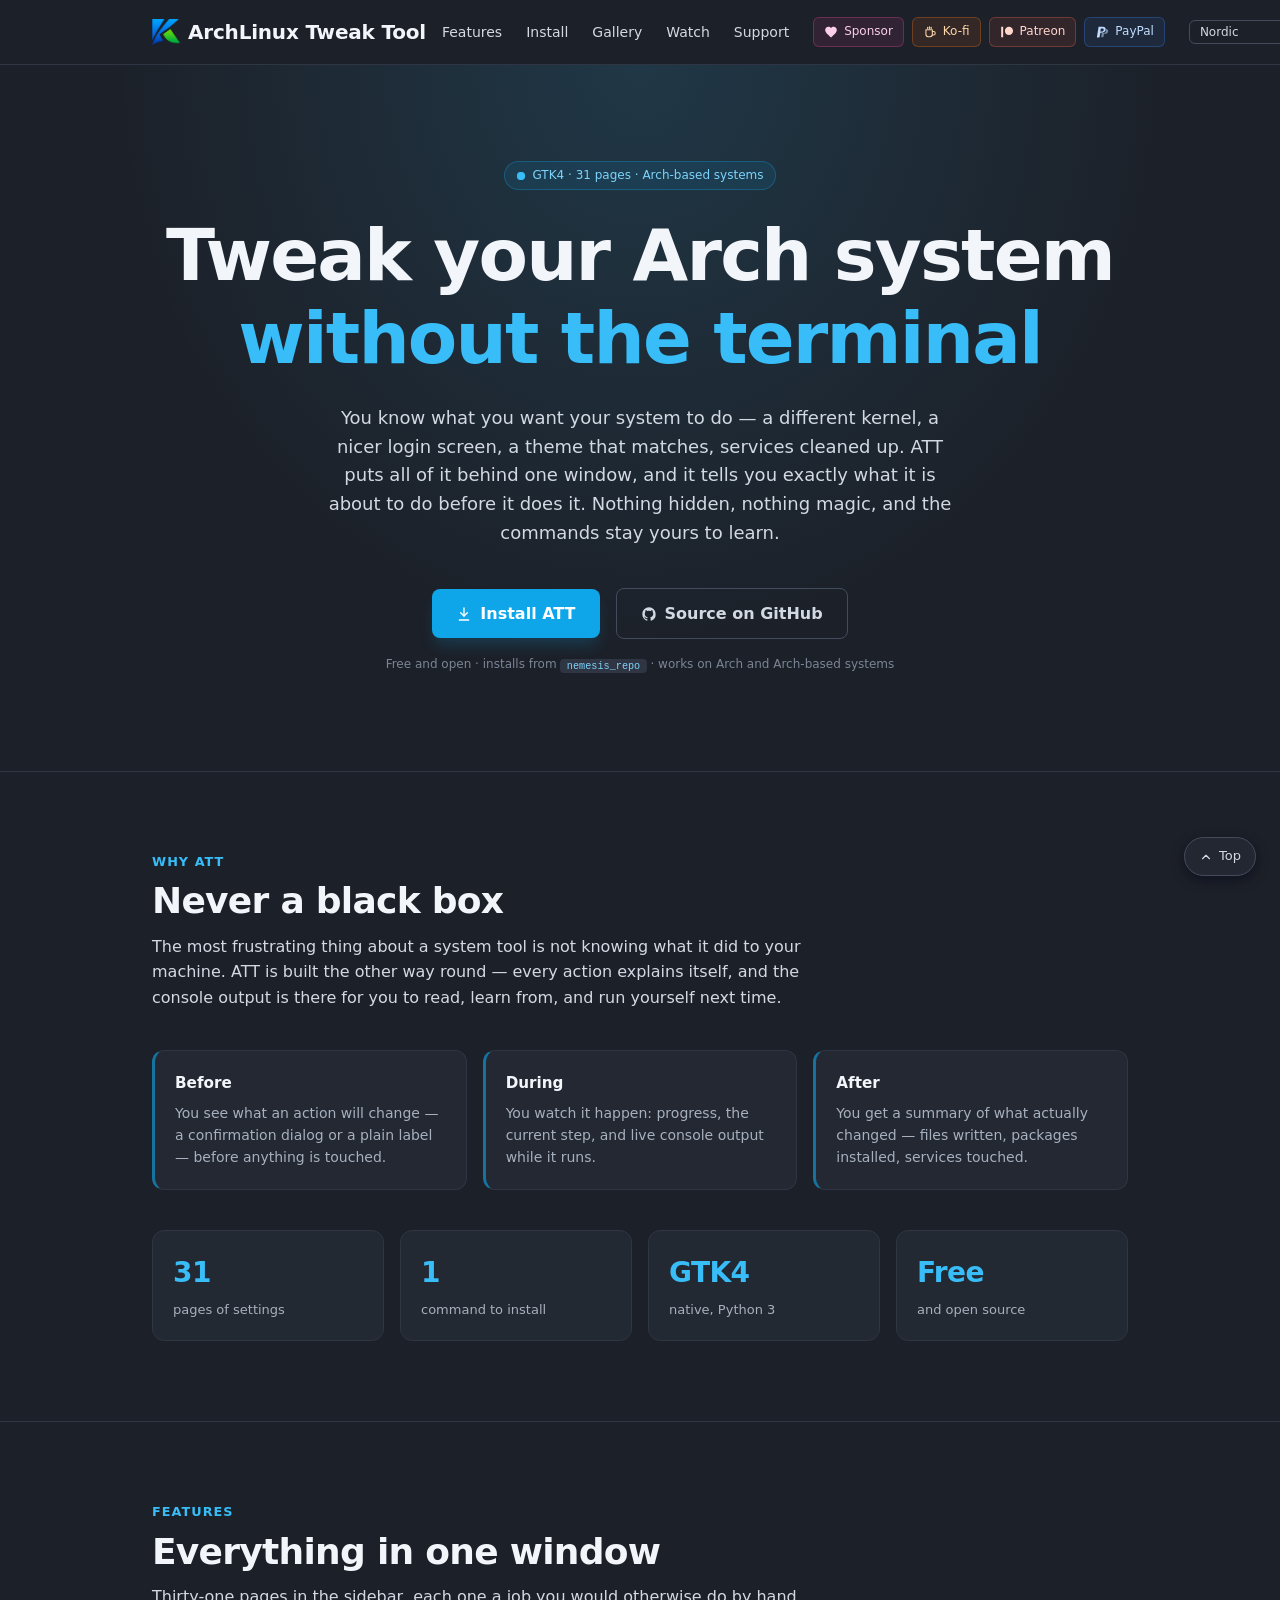
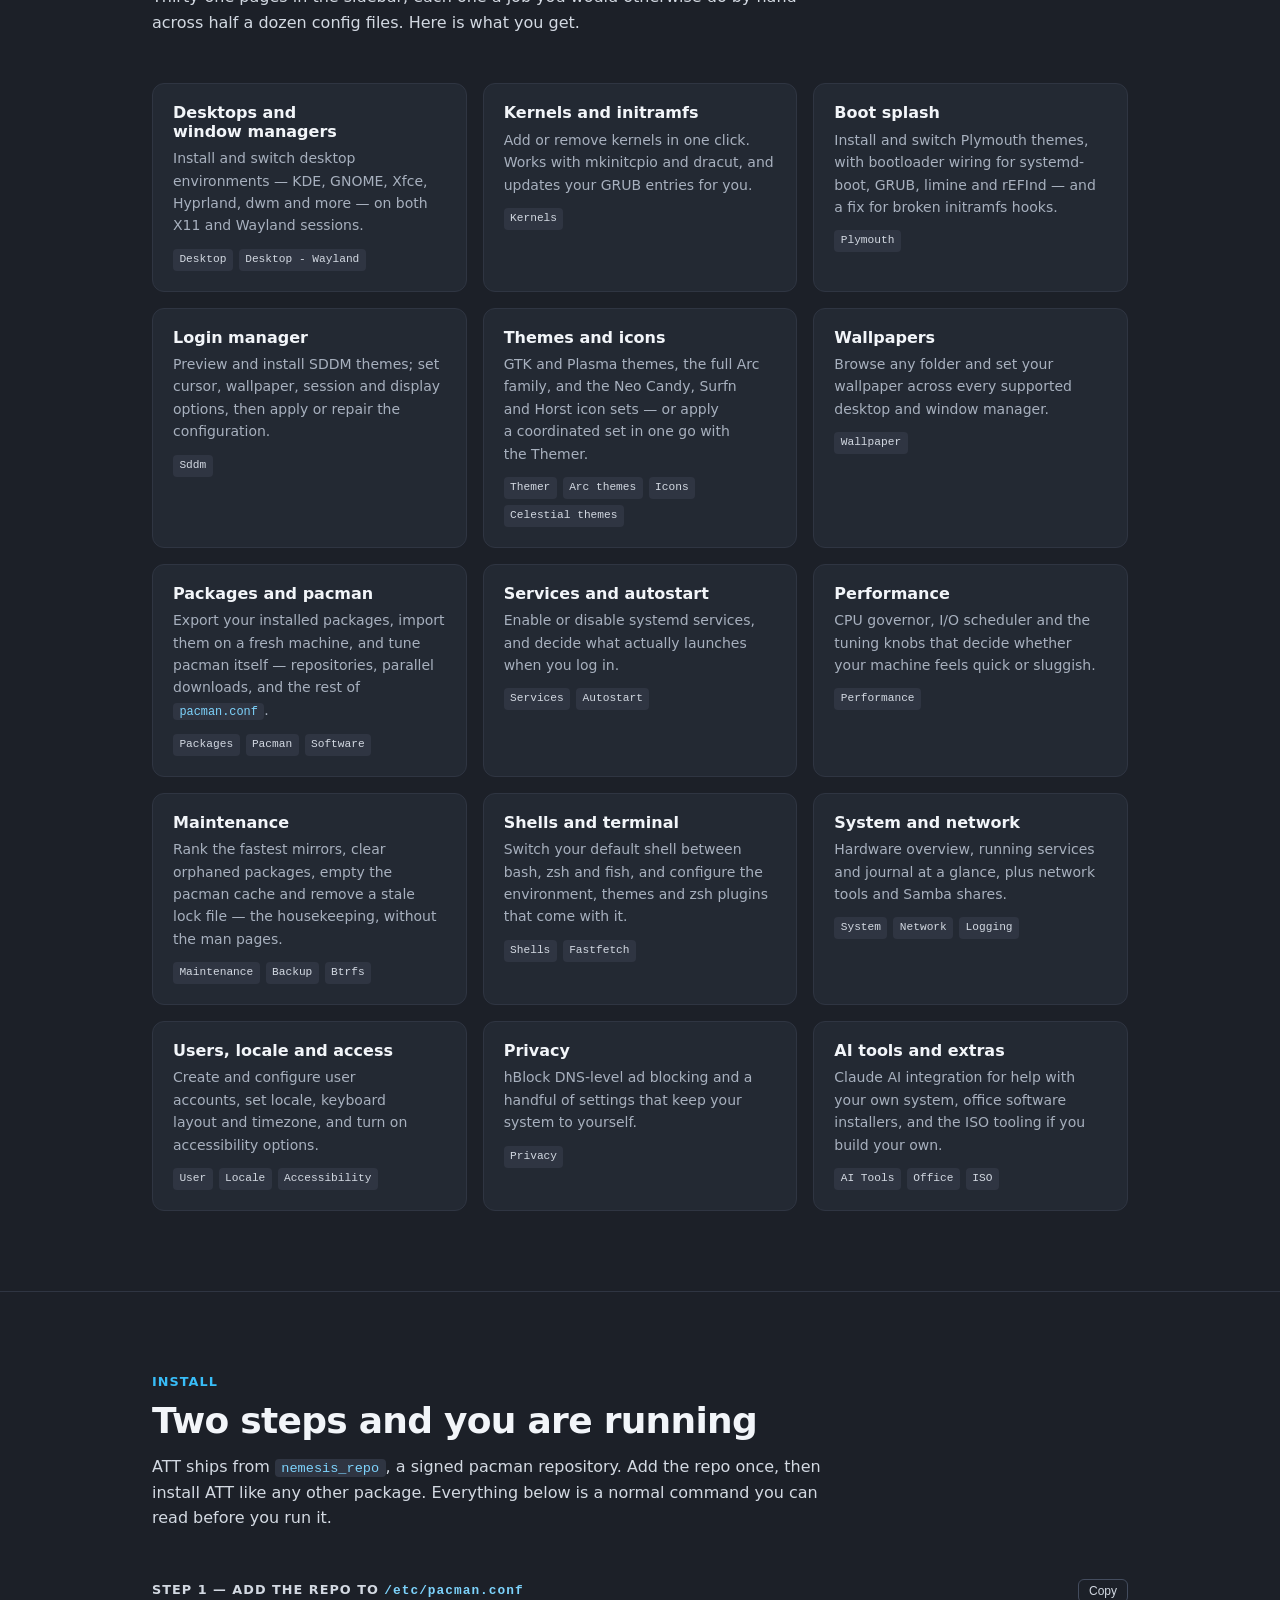
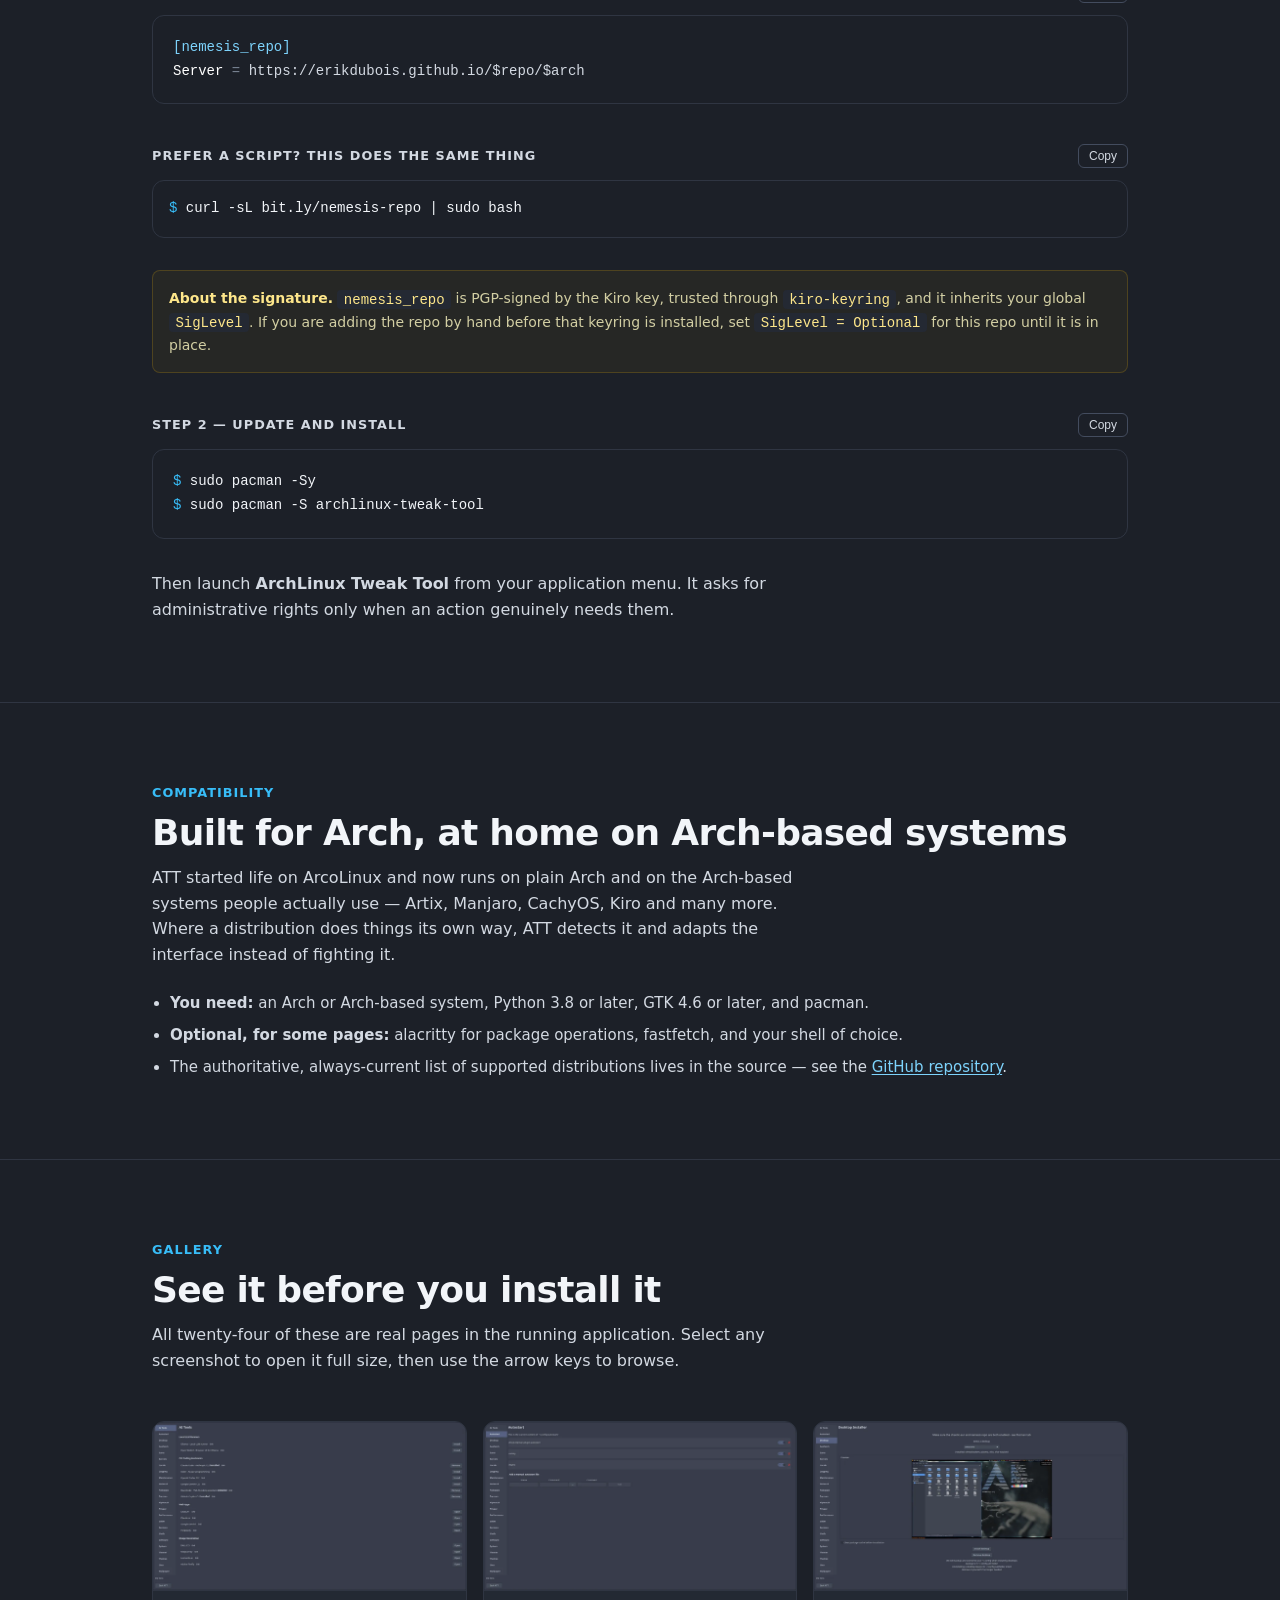
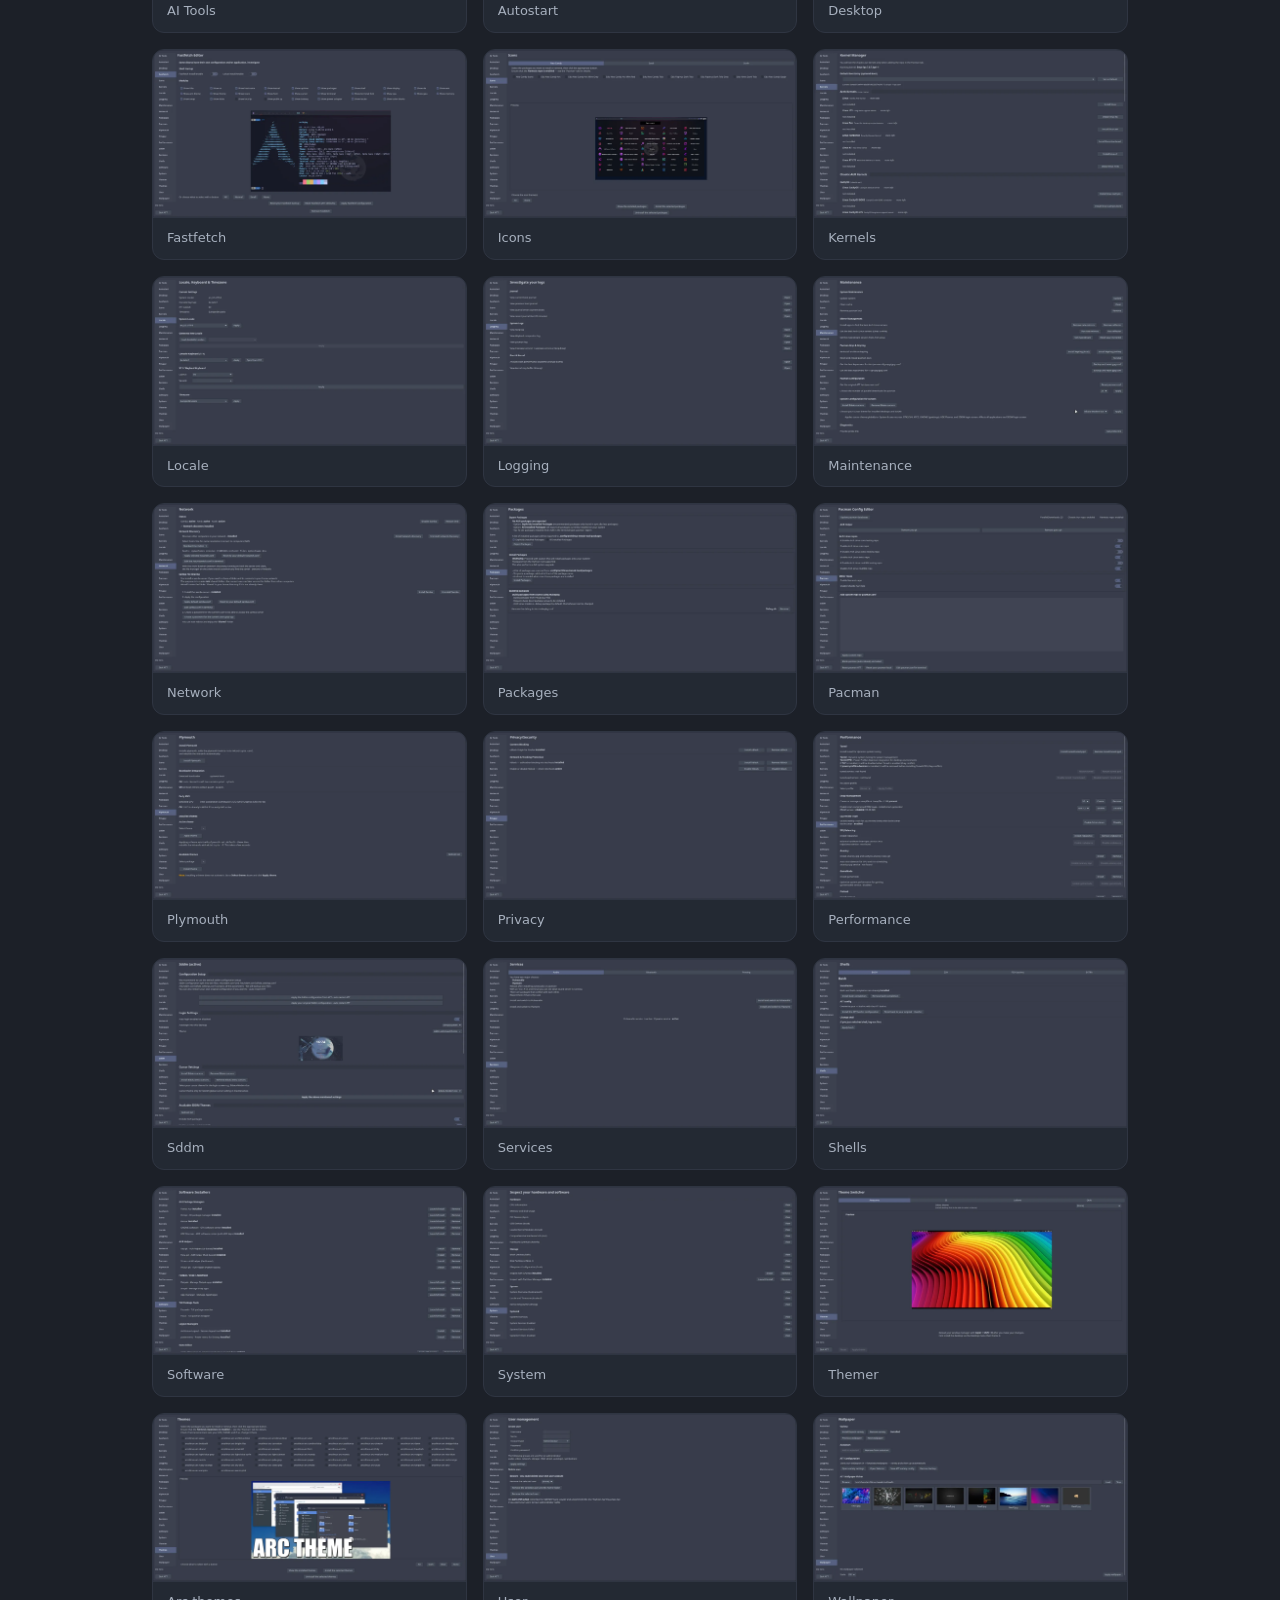
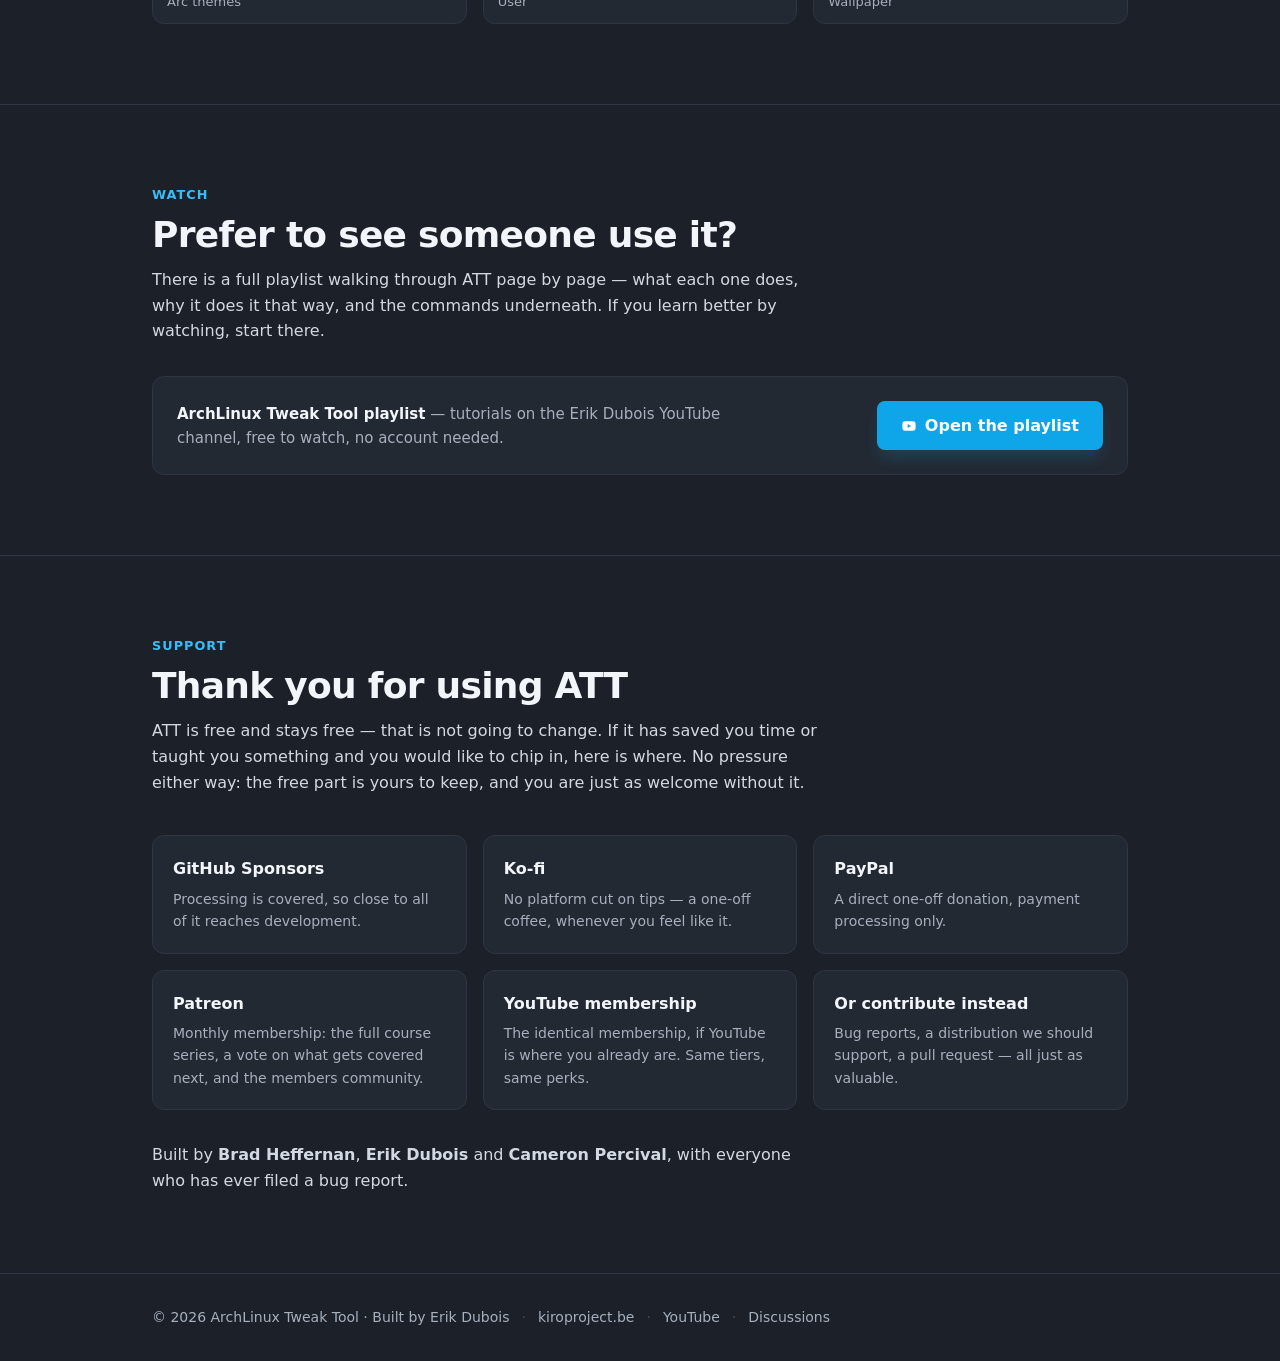
==== docs/index.html @ 8f264eaf "Add project website, served from docs/ on GitHub Pages ATT had no site of its own, only a card on th" ====
<!doctype html>
<html lang="en">
  <head>
    <meta charset="utf-8" />
    <meta name="viewport" content="width=device-width, initial-scale=1" />
    <title>ArchLinux Tweak Tool &mdash; tweak your Arch system without the terminal</title>
    <meta name="description" content="ArchLinux Tweak Tool (ATT) is a GTK4 application for Arch-based systems: 31 pages covering desktops, kernels, Plymouth, SDDM, themes, packages, services, performance and maintenance. Free, open, and never a black box." />
    <meta name="theme-color" content="#242933" />
    <link rel="canonical" href="https://kirodubes.github.io/archlinux-tweak-tool/" />

    <!-- Favicons (shared Kiro branding) -->
    <link rel="icon" href="assets/branding/favicon.ico" sizes="any" />
    <link rel="icon" type="image/png" sizes="32x32" href="assets/branding/favicon-32.png" />
    <link rel="icon" type="image/png" sizes="192x192" href="assets/branding/favicon-192.png" />
    <link rel="apple-touch-icon" href="assets/branding/apple-touch-icon.png" />

    <!-- Open Graph / Twitter Card -->
    <meta property="og:type" content="website" />
    <meta property="og:url" content="https://kirodubes.github.io/archlinux-tweak-tool/" />
    <meta property="og:title" content="ArchLinux Tweak Tool — tweak your Arch system without the terminal" />
    <meta property="og:description" content="A GTK4 tool for Arch-based systems: desktops, kernels, Plymouth, SDDM, themes, packages, services and maintenance in one place." />
    <meta property="og:image" content="https://kirodubes.github.io/archlinux-tweak-tool/assets/screenshots/att21.webp" />
    <meta name="twitter:card" content="summary_large_image" />
    <meta name="twitter:title" content="ArchLinux Tweak Tool — tweak your Arch system without the terminal" />
    <meta name="twitter:description" content="A GTK4 tool for Arch-based systems, by Erik Dubois." />
    <meta name="twitter:image" content="https://kirodubes.github.io/archlinux-tweak-tool/assets/screenshots/att21.webp" />

    <!-- ============================================================
         Accent palette — visitor-switchable (mirrors kiro-website).
         Boots before paint so the chosen colour never flashes.
         The CSS tokens (--accent-200..500) live in css/style.css.
         ============================================================ -->
    <script>
      const DEFAULT_ACCENT = 'sky';

      // RGB triplets (space-separated) — required by rgb(... / <alpha>) usage.
      const PALETTES = {
        sky:     { 200: '186 230 253', 300: '125 211 252', 400: '56 189 248',  500: '14 165 233' },
        gold:    { 200: '253 230 138', 300: '252 211 77',  400: '251 191 36',  500: '245 158 11' },
        emerald: { 200: '167 243 208', 300: '110 231 183', 400: '52 211 153',  500: '16 185 129' },
        violet:  { 200: '221 214 254', 300: '196 181 253', 400: '167 139 250', 500: '139 92 246' },
        rose:    { 200: '254 205 211', 300: '253 164 175', 400: '251 113 133', 500: '244 63 94'  },
      };

      function applyAccent(name) {
        const p = PALETTES[name];
        if (!p) return;
        for (const [k, v] of Object.entries(p)) {
          document.documentElement.style.setProperty(`--accent-${k}`, v);
        }
        try { localStorage.setItem('att-accent', name); } catch (e) { /* private mode */ }
        document.querySelectorAll('[data-accent]').forEach(btn => {
          btn.setAttribute('aria-pressed', btn.dataset.accent === name ? 'true' : 'false');
        });
      }

      const saved = (() => { try { return localStorage.getItem('att-accent'); } catch (e) { return null; } })();
      applyAccent(saved && PALETTES[saved] ? saved : DEFAULT_ACCENT);

      // Base theme — the surface palette, independent of the accent above.
      // 'slate' is the house look; the others are defined in css/att.css.
      const THEMES = ['nordic', 'slate', 'carbon', 'ember', 'sepia', 'paper'];
      // Light grounds share one set of component overrides in css/att.css,
      // keyed off data-mode rather than each theme name.
      const LIGHT_THEMES = ['paper', 'sepia'];
      const DEFAULT_THEME = 'nordic';

      function applyTheme(name) {
        if (!THEMES.includes(name)) return;
        document.documentElement.setAttribute('data-theme', name);
        document.documentElement.setAttribute('data-mode', LIGHT_THEMES.includes(name) ? 'light' : 'dark');
        try { localStorage.setItem('att-theme', name); } catch (e) { /* private mode */ }
        const select = document.getElementById('theme-select');
        if (select) select.value = name;
      }

      const savedTheme = (() => { try { return localStorage.getItem('att-theme'); } catch (e) { return null; } })();
      applyTheme(THEMES.includes(savedTheme) ? savedTheme : DEFAULT_THEME);

      document.addEventListener('DOMContentLoaded', () => {
        const select = document.getElementById('theme-select');
        select.value = document.documentElement.getAttribute('data-theme');
        select.addEventListener('change', e => applyTheme(e.target.value));
      });

      // Click delegation — accent swatches and copy buttons in one pass.
      document.addEventListener('click', async e => {
        const accentBtn = e.target.closest('[data-accent]');
        if (accentBtn) { applyAccent(accentBtn.dataset.accent); return; }

        const copyBtn = e.target.closest('[data-copy]');
        if (copyBtn) {
          try {
            await navigator.clipboard.writeText(copyBtn.dataset.copy);
            const original = copyBtn.textContent;
            copyBtn.textContent = 'Copied!';
            setTimeout(() => { copyBtn.textContent = original; }, 1500);
          } catch (err) {
            console.error('Clipboard write failed:', err);
          }
        }
      });
    </script>

    <link rel="stylesheet" href="css/style.css" />
    <link rel="stylesheet" href="css/att.css" />
  </head>

  <body>
    <a href="#main-content" class="skip-link">Skip to content</a>

    <!-- ── Header ───────────────────────────────────────────────── -->
    <header class="site-header" id="top">
      <div class="container header-bar">
        <a href="#top" class="brand" aria-label="ArchLinux Tweak Tool home">
          <img src="assets/branding/logo.png" alt="" width="28" height="28" />
          <span>ArchLinux Tweak Tool</span>
        </a>
        <div class="header-right">
          <nav class="nav" aria-label="Primary">
            <a href="#features">Features</a>
            <a href="#install">Install</a>
            <a href="#gallery">Gallery</a>
            <a href="#watch">Watch</a>
            <a href="#support">Support</a>
          </nav>

          <div class="support" aria-label="Support Erik Dubois">
            <a href="https://github.com/sponsors/erikdubois" target="_blank" rel="noopener noreferrer"
               class="pill pill-sponsor" aria-label="Sponsor on GitHub">
              <svg viewBox="0 0 24 24" fill="currentColor" aria-hidden="true"><path d="M12 21.35l-1.45-1.32C5.4 15.36 2 12.28 2 8.5 2 5.42 4.42 3 7.5 3c1.74 0 3.41.81 4.5 2.09C13.09 3.81 14.76 3 16.5 3 19.58 3 22 5.42 22 8.5c0 3.78-3.4 6.86-8.55 11.54L12 21.35z"/></svg>
              <span class="label">Sponsor</span>
            </a>
            <a href="https://ko-fi.com/erikdubois" target="_blank" rel="noopener noreferrer"
               class="pill pill-kofi" aria-label="Support on Ko-fi">
              <svg viewBox="0 0 24 24" fill="none" stroke="currentColor" stroke-width="1.8" stroke-linecap="round" stroke-linejoin="round" aria-hidden="true"><path d="M5 8h11v8a4 4 0 0 1-4 4H9a4 4 0 0 1-4-4V8z"/><path d="M16 11h2a3 3 0 0 1 0 6h-2"/><path d="M8 4v2"/><path d="M11 3v3"/><path d="M14 4v2"/></svg>
              <span class="label">Ko-fi</span>
            </a>
            <a href="https://www.patreon.com/c/kiroproject" target="_blank" rel="noopener noreferrer"
               class="pill pill-patreon" aria-label="Join on Patreon">
              <svg viewBox="0 0 24 24" fill="currentColor" aria-hidden="true"><path d="M15.4 3.2c-3.9 0-7 3.1-7 7s3.1 7 7 7 7-3.2 7-7-3.1-7-7-7zM2 20.8h3.4V3.2H2v17.6z"/></svg>
              <span class="label">Patreon</span>
            </a>
            <a href="https://www.paypal.me/erikdubois" target="_blank" rel="noopener noreferrer"
               class="pill pill-paypal" aria-label="Donate with PayPal">
              <svg viewBox="0 0 24 24" fill="currentColor" aria-hidden="true"><path d="M7.1 21.3H3.9c-.4 0-.7-.4-.6-.8L6.1 3.4c.1-.4.4-.6.8-.6h6.4c3.3 0 5.5 1.7 5 5-.5 3.6-3.2 5.4-6.8 5.4H9.2l-1.3 7.5c0 .3-.4.6-.8.6zm5.6-15.1H10L9.1 11h1.9c2 0 3.6-.8 3.9-2.6.2-1.6-.7-2.2-2.2-2.2z"/><path d="M18.9 8.5c.3 2.9-1.9 5.4-5.4 5.4h-1.7l-1.1 6.4c0 .3.2.6.5.6h2.6c.3 0 .6-.2.7-.6l.9-5.2h1.5c3 0 5.3-1.5 5.7-4.6.2-1.4-.4-2.4-1.4-3-.7-.4-1.5-.6-2.3-.6z" opacity=".55"/></svg>
              <span class="label">PayPal</span>
            </a>
          </div>

          <label class="theme-picker">
            <span class="visually-hidden">Theme</span>
            <select id="theme-select" class="theme-select" aria-label="Page theme">
              <option value="nordic">Nordic</option>
              <option value="slate">Slate</option>
              <option value="carbon">Carbon</option>
              <option value="ember">Ember</option>
              <option value="sepia">Sepia (light)</option>
              <option value="paper">Paper (light)</option>
            </select>
          </label>

          <div class="swatches" role="group" aria-label="Accent colour">
            <button class="swatch" data-accent="sky" aria-pressed="true" title="Sky" aria-label="Sky accent" style="background:#38bdf8"></button>
            <button class="swatch" data-accent="gold" aria-pressed="false" title="Gold" aria-label="Gold accent" style="background:#fbbf24"></button>
            <button class="swatch" data-accent="emerald" aria-pressed="false" title="Emerald" aria-label="Emerald accent" style="background:#34d399"></button>
            <button class="swatch" data-accent="violet" aria-pressed="false" title="Violet" aria-label="Violet accent" style="background:#a78bfa"></button>
            <button class="swatch" data-accent="rose" aria-pressed="false" title="Rose" aria-label="Rose accent" style="background:#fb7185"></button>
          </div>
        </div>
      </div>
    </header>

    <main id="main-content">
      <!-- ── Hero ───────────────────────────────────────────────── -->
      <section class="hero">
        <div class="hero-glow" aria-hidden="true"></div>
        <div class="container hero-inner">
          <a class="badge" href="#features">
            <span class="dot" aria-hidden="true"><span class="ping"></span><span class="core"></span></span>
            GTK4 &middot; 31 pages &middot; Arch-based systems
          </a>
          <h1>Tweak your Arch system<br /><span class="accent">without the terminal</span></h1>
          <p class="lead">
            You know what you want your system to do &mdash; a different kernel, a nicer login screen,
            a theme that matches, services cleaned up. ATT puts all of it behind one window, and it
            tells you exactly what it is about to do before it does it. Nothing hidden, nothing
            magic, and the commands stay yours to learn.
          </p>
          <div class="cta-row">
            <a href="#install" class="btn btn-primary">
              <svg viewBox="0 0 24 24" fill="none" stroke="currentColor" stroke-width="2" stroke-linecap="round" stroke-linejoin="round" aria-hidden="true"><path d="M12 3v12"/><path d="m7 10 5 5 5-5"/><path d="M5 21h14"/></svg>
              Install ATT
            </a>
            <a href="https://github.com/kirodubes/archlinux-tweak-tool" target="_blank" rel="noopener noreferrer" class="btn btn-secondary">
              <svg viewBox="0 0 24 24" fill="currentColor" aria-hidden="true"><path d="M12 2C6.48 2 2 6.58 2 12.25c0 4.53 2.87 8.37 6.84 9.73.5.09.68-.22.68-.49 0-.24-.01-.87-.01-1.71-2.78.62-3.37-1.37-3.37-1.37-.45-1.18-1.11-1.49-1.11-1.49-.91-.64.07-.63.07-.63 1 .07 1.53 1.06 1.53 1.06.89 1.570 2.34 1.12 2.91.86.09-.66.35-1.12.63-1.38-2.22-.26-4.56-1.14-4.56-5.05 0-1.12.39-2.03 1.03-2.75-.1-.26-.45-1.3.1-2.71 0 0 .84-.28 2.75 1.05a9.3 9.3 0 0 1 5 0c1.91-1.33 2.75-1.05 2.75-1.05.55 1.41.2 2.45.1 2.71.64.72 1.03 1.63 1.03 2.75 0 3.92-2.34 4.79-4.57 5.04.36.32.68.94.68 1.9 0 1.37-.01 2.47-.01 2.81 0 .27.18.59.69.49A10.05 10.05 0 0 0 22 12.25C22 6.58 17.52 2 12 2z"/></svg>
              Source on GitHub
            </a>
          </div>
          <p class="hero-foot">Free and open &middot; installs from <code class="chip">nemesis_repo</code> &middot; works on Arch and Arch-based systems</p>
        </div>
      </section>

      <!-- ── Why ATT ────────────────────────────────────────────── -->
      <section id="why" class="section">
        <div class="container section-inner">
          <p class="eyebrow">Why ATT</p>
          <h2>Never a black box</h2>
          <p class="lead">
            The most frustrating thing about a system tool is not knowing what it did to your
            machine. ATT is built the other way round &mdash; every action explains itself, and the
            console output is there for you to read, learn from, and run yourself next time.
          </p>

          <ul class="promise">
            <li>
              <b>Before</b>
              <span>You see what an action will change &mdash; a confirmation dialog or a plain label &mdash; before anything is touched.</span>
            </li>
            <li>
              <b>During</b>
              <span>You watch it happen: progress, the current step, and live console output while it runs.</span>
            </li>
            <li>
              <b>After</b>
              <span>You get a summary of what actually changed &mdash; files written, packages installed, services touched.</span>
            </li>
          </ul>

          <div class="stat-row">
            <div class="stat"><span class="value">31</span><span class="label">pages of settings</span></div>
            <div class="stat"><span class="value">1</span><span class="label">command to install</span></div>
            <div class="stat"><span class="value">GTK4</span><span class="label">native, Python 3</span></div>
            <div class="stat"><span class="value">Free</span><span class="label">and open source</span></div>
          </div>
        </div>
      </section>

      <!-- ── Features ───────────────────────────────────────────── -->
      <section id="features" class="section">
        <div class="container section-inner">
          <p class="eyebrow">Features</p>
          <h2>Everything in one window</h2>
          <p class="lead">
            Thirty-one pages in the sidebar, each one a job you would otherwise do by hand across
            half a dozen config files. Here is what you get.
          </p>

          <div class="pkg-grid">
            <div class="pkg-card">
              <h3>Desktops and window managers</h3>
              <p>Install and switch desktop environments &mdash; KDE, GNOME, Xfce, Hyprland, dwm and more &mdash; on both X11 and Wayland sessions.</p>
              <div class="pages"><span>Desktop</span><span>Desktop - Wayland</span></div>
            </div>
            <div class="pkg-card">
              <h3>Kernels and initramfs</h3>
              <p>Add or remove kernels in one click. Works with mkinitcpio and dracut, and updates your GRUB entries for you.</p>
              <div class="pages"><span>Kernels</span></div>
            </div>
            <div class="pkg-card">
              <h3>Boot splash</h3>
              <p>Install and switch Plymouth themes, with bootloader wiring for systemd-boot, GRUB, limine and rEFInd &mdash; and a fix for broken initramfs hooks.</p>
              <div class="pages"><span>Plymouth</span></div>
            </div>
            <div class="pkg-card">
              <h3>Login manager</h3>
              <p>Preview and install SDDM themes; set cursor, wallpaper, session and display options, then apply or repair the configuration.</p>
              <div class="pages"><span>Sddm</span></div>
            </div>
            <div class="pkg-card">
              <h3>Themes and icons</h3>
              <p>GTK and Plasma themes, the full Arc family, and the Neo Candy, Surfn and Horst icon sets &mdash; or apply a coordinated set in one go with the Themer.</p>
              <div class="pages"><span>Themer</span><span>Arc themes</span><span>Icons</span><span>Celestial themes</span></div>
            </div>
            <div class="pkg-card">
              <h3>Wallpapers</h3>
              <p>Browse any folder and set your wallpaper across every supported desktop and window manager.</p>
              <div class="pages"><span>Wallpaper</span></div>
            </div>
            <div class="pkg-card">
              <h3>Packages and pacman</h3>
              <p>Export your installed packages, import them on a fresh machine, and tune pacman itself &mdash; repositories, parallel downloads, and the rest of <code class="chip">pacman.conf</code>.</p>
              <div class="pages"><span>Packages</span><span>Pacman</span><span>Software</span></div>
            </div>
            <div class="pkg-card">
              <h3>Services and autostart</h3>
              <p>Enable or disable systemd services, and decide what actually launches when you log in.</p>
              <div class="pages"><span>Services</span><span>Autostart</span></div>
            </div>
            <div class="pkg-card">
              <h3>Performance</h3>
              <p>CPU governor, I/O scheduler and the tuning knobs that decide whether your machine feels quick or sluggish.</p>
              <div class="pages"><span>Performance</span></div>
            </div>
            <div class="pkg-card">
              <h3>Maintenance</h3>
              <p>Rank the fastest mirrors, clear orphaned packages, empty the pacman cache and remove a stale lock file &mdash; the housekeeping, without the man pages.</p>
              <div class="pages"><span>Maintenance</span><span>Backup</span><span>Btrfs</span></div>
            </div>
            <div class="pkg-card">
              <h3>Shells and terminal</h3>
              <p>Switch your default shell between bash, zsh and fish, and configure the environment, themes and zsh plugins that come with it.</p>
              <div class="pages"><span>Shells</span><span>Fastfetch</span></div>
            </div>
            <div class="pkg-card">
              <h3>System and network</h3>
              <p>Hardware overview, running services and journal at a glance, plus network tools and Samba shares.</p>
              <div class="pages"><span>System</span><span>Network</span><span>Logging</span></div>
            </div>
            <div class="pkg-card">
              <h3>Users, locale and access</h3>
              <p>Create and configure user accounts, set locale, keyboard layout and timezone, and turn on accessibility options.</p>
              <div class="pages"><span>User</span><span>Locale</span><span>Accessibility</span></div>
            </div>
            <div class="pkg-card">
              <h3>Privacy</h3>
              <p>hBlock DNS-level ad blocking and a handful of settings that keep your system to yourself.</p>
              <div class="pages"><span>Privacy</span></div>
            </div>
            <div class="pkg-card">
              <h3>AI tools and extras</h3>
              <p>Claude AI integration for help with your own system, office software installers, and the ISO tooling if you build your own.</p>
              <div class="pages"><span>AI Tools</span><span>Office</span><span>ISO</span></div>
            </div>
          </div>
        </div>
      </section>

      <!-- ── Install ────────────────────────────────────────────── -->
      <section id="install" class="section">
        <div class="container section-inner">
          <p class="eyebrow">Install</p>
          <h2>Two steps and you are running</h2>
          <p class="lead">
            ATT ships from <code class="chip">nemesis_repo</code>, a signed pacman repository. Add
            the repo once, then install ATT like any other package. Everything below is a normal
            command you can read before you run it.
          </p>

          <div class="step">
            <div class="step-head">
              <h3>Step 1 &mdash; add the repo to <code>/etc/pacman.conf</code></h3>
              <button class="copy-btn" data-copy="[nemesis_repo]
Server = https://erikdubois.github.io/$repo/$arch">Copy</button>
            </div>
            <pre class="code-block"><span class="c-section">[nemesis_repo]</span>
<span class="c-key">Server</span> <span class="c-op">=</span> <span class="c-val">https://erikdubois.github.io/$repo/$arch</span></pre>
          </div>

          <div class="step">
            <div class="step-head">
              <h3>Prefer a script? This does the same thing</h3>
              <button class="copy-btn" data-copy="curl -sL bit.ly/nemesis-repo | sudo bash">Copy</button>
            </div>
            <pre class="code-block compact"><span class="c-prompt">$</span> curl -sL bit.ly/nemesis-repo | sudo bash</pre>
          </div>

          <div class="note">
            <b>About the signature.</b> <code>nemesis_repo</code> is PGP-signed by the Kiro key,
            trusted through <code>kiro-keyring</code>, and it inherits your global
            <code>SigLevel</code>. If you are adding the repo by hand before that keyring is
            installed, set <code>SigLevel = Optional</code> for this repo until it is in place.
          </div>

          <div class="step">
            <div class="step-head">
              <h3>Step 2 &mdash; update and install</h3>
              <button class="copy-btn" data-copy="sudo pacman -Sy
sudo pacman -S archlinux-tweak-tool">Copy</button>
            </div>
            <pre class="code-block"><span class="c-prompt">$</span> sudo pacman -Sy
<span class="c-prompt">$</span> sudo pacman -S archlinux-tweak-tool</pre>
          </div>

          <p class="lead" style="margin-top:2rem;">
            Then launch <b>ArchLinux Tweak Tool</b> from your application menu. It asks for
            administrative rights only when an action genuinely needs them.
          </p>
        </div>
      </section>

      <!-- ── Supported systems ──────────────────────────────────── -->
      <section id="systems" class="section">
        <div class="container section-inner">
          <p class="eyebrow">Compatibility</p>
          <h2>Built for Arch, at home on Arch-based systems</h2>
          <p class="lead">
            ATT started life on ArcoLinux and now runs on plain Arch and on the Arch-based systems
            people actually use &mdash; Artix, Manjaro, CachyOS, Kiro and many more. Where a
            distribution does things its own way, ATT detects it and adapts the interface instead
            of fighting it.
          </p>
          <ul class="prose-list">
            <li><b>You need:</b> an Arch or Arch-based system, Python 3.8 or later, GTK 4.6 or later, and pacman.</li>
            <li><b>Optional, for some pages:</b> alacritty for package operations, fastfetch, and your shell of choice.</li>
            <li>The authoritative, always-current list of supported distributions lives in the source &mdash; see the <a href="https://github.com/kirodubes/archlinux-tweak-tool" target="_blank" rel="noopener noreferrer">GitHub repository</a>.</li>
          </ul>
        </div>
      </section>

      <!-- ── Gallery ────────────────────────────────────────────── -->
      <section id="gallery" class="section">
        <div class="container section-inner">
          <p class="eyebrow">Gallery</p>
          <h2>See it before you install it</h2>
          <p class="lead">
            All twenty-four of these are real pages in the running application. Select any
            screenshot to open it full size, then use the arrow keys to browse.
          </p>

          <div class="shot-grid" id="shot-grid">
            <figure class="shot"><button type="button" class="shot-btn" data-shot="0" aria-label="Open the AI Tools screenshot full size"><img src="assets/screenshots/att1.webp" alt="ATT AI Tools page" width="1280" height="686" loading="lazy" /></button><figcaption>AI Tools</figcaption></figure>
            <figure class="shot"><button type="button" class="shot-btn" data-shot="1" aria-label="Open the Autostart screenshot full size"><img src="assets/screenshots/att2.webp" alt="ATT Autostart page" width="1280" height="686" loading="lazy" /></button><figcaption>Autostart</figcaption></figure>
            <figure class="shot"><button type="button" class="shot-btn" data-shot="2" aria-label="Open the Desktop screenshot full size"><img src="assets/screenshots/att3.webp" alt="ATT Desktop page" width="1280" height="686" loading="lazy" /></button><figcaption>Desktop</figcaption></figure>
            <figure class="shot"><button type="button" class="shot-btn" data-shot="3" aria-label="Open the Fastfetch screenshot full size"><img src="assets/screenshots/att4.webp" alt="ATT Fastfetch page" width="1280" height="686" loading="lazy" /></button><figcaption>Fastfetch</figcaption></figure>
            <figure class="shot"><button type="button" class="shot-btn" data-shot="4" aria-label="Open the Icons screenshot full size"><img src="assets/screenshots/att5.webp" alt="ATT Icons page" width="1280" height="686" loading="lazy" /></button><figcaption>Icons</figcaption></figure>
            <figure class="shot"><button type="button" class="shot-btn" data-shot="5" aria-label="Open the Kernels screenshot full size"><img src="assets/screenshots/att6.webp" alt="ATT Kernels page" width="1280" height="686" loading="lazy" /></button><figcaption>Kernels</figcaption></figure>
            <figure class="shot"><button type="button" class="shot-btn" data-shot="6" aria-label="Open the Locale screenshot full size"><img src="assets/screenshots/att7.webp" alt="ATT Locale page" width="1280" height="686" loading="lazy" /></button><figcaption>Locale</figcaption></figure>
            <figure class="shot"><button type="button" class="shot-btn" data-shot="7" aria-label="Open the Logging screenshot full size"><img src="assets/screenshots/att8.webp" alt="ATT Logging page" width="1280" height="686" loading="lazy" /></button><figcaption>Logging</figcaption></figure>
            <figure class="shot"><button type="button" class="shot-btn" data-shot="8" aria-label="Open the Maintenance screenshot full size"><img src="assets/screenshots/att9.webp" alt="ATT Maintenance page" width="1280" height="686" loading="lazy" /></button><figcaption>Maintenance</figcaption></figure>
            <figure class="shot"><button type="button" class="shot-btn" data-shot="9" aria-label="Open the Network screenshot full size"><img src="assets/screenshots/att10.webp" alt="ATT Network page" width="1280" height="686" loading="lazy" /></button><figcaption>Network</figcaption></figure>
            <figure class="shot"><button type="button" class="shot-btn" data-shot="10" aria-label="Open the Packages screenshot full size"><img src="assets/screenshots/att11.webp" alt="ATT Packages page" width="1280" height="686" loading="lazy" /></button><figcaption>Packages</figcaption></figure>
            <figure class="shot"><button type="button" class="shot-btn" data-shot="11" aria-label="Open the Pacman screenshot full size"><img src="assets/screenshots/att12.webp" alt="ATT Pacman page" width="1280" height="686" loading="lazy" /></button><figcaption>Pacman</figcaption></figure>
            <figure class="shot"><button type="button" class="shot-btn" data-shot="12" aria-label="Open the Plymouth screenshot full size"><img src="assets/screenshots/att13.webp" alt="ATT Plymouth page" width="1280" height="686" loading="lazy" /></button><figcaption>Plymouth</figcaption></figure>
            <figure class="shot"><button type="button" class="shot-btn" data-shot="13" aria-label="Open the Privacy screenshot full size"><img src="assets/screenshots/att14.webp" alt="ATT Privacy page" width="1280" height="686" loading="lazy" /></button><figcaption>Privacy</figcaption></figure>
            <figure class="shot"><button type="button" class="shot-btn" data-shot="14" aria-label="Open the Performance screenshot full size"><img src="assets/screenshots/att15.webp" alt="ATT Performance page" width="1280" height="686" loading="lazy" /></button><figcaption>Performance</figcaption></figure>
            <figure class="shot"><button type="button" class="shot-btn" data-shot="15" aria-label="Open the Sddm screenshot full size"><img src="assets/screenshots/att16.webp" alt="ATT Sddm page" width="1280" height="686" loading="lazy" /></button><figcaption>Sddm</figcaption></figure>
            <figure class="shot"><button type="button" class="shot-btn" data-shot="16" aria-label="Open the Services screenshot full size"><img src="assets/screenshots/att17.webp" alt="ATT Services page" width="1280" height="686" loading="lazy" /></button><figcaption>Services</figcaption></figure>
            <figure class="shot"><button type="button" class="shot-btn" data-shot="17" aria-label="Open the Shells screenshot full size"><img src="assets/screenshots/att18.webp" alt="ATT Shells page" width="1280" height="686" loading="lazy" /></button><figcaption>Shells</figcaption></figure>
            <figure class="shot"><button type="button" class="shot-btn" data-shot="18" aria-label="Open the Software screenshot full size"><img src="assets/screenshots/att19.webp" alt="ATT Software page" width="1280" height="686" loading="lazy" /></button><figcaption>Software</figcaption></figure>
            <figure class="shot"><button type="button" class="shot-btn" data-shot="19" aria-label="Open the System screenshot full size"><img src="assets/screenshots/att20.webp" alt="ATT System page" width="1280" height="686" loading="lazy" /></button><figcaption>System</figcaption></figure>
            <figure class="shot"><button type="button" class="shot-btn" data-shot="20" aria-label="Open the Themer screenshot full size"><img src="assets/screenshots/att21.webp" alt="ATT Themer page" width="1280" height="686" loading="lazy" /></button><figcaption>Themer</figcaption></figure>
            <figure class="shot"><button type="button" class="shot-btn" data-shot="21" aria-label="Open the Arc themes screenshot full size"><img src="assets/screenshots/att22.webp" alt="ATT Arc themes page" width="1280" height="686" loading="lazy" /></button><figcaption>Arc themes</figcaption></figure>
            <figure class="shot"><button type="button" class="shot-btn" data-shot="22" aria-label="Open the User screenshot full size"><img src="assets/screenshots/att23.webp" alt="ATT User page" width="1280" height="686" loading="lazy" /></button><figcaption>User</figcaption></figure>
            <figure class="shot"><button type="button" class="shot-btn" data-shot="23" aria-label="Open the Wallpaper screenshot full size"><img src="assets/screenshots/att24.webp" alt="ATT Wallpaper page" width="1280" height="686" loading="lazy" /></button><figcaption>Wallpaper</figcaption></figure>
          </div>
        </div>
      </section>

      <!-- ── Watch ──────────────────────────────────────────────── -->
      <section id="watch" class="section">
        <div class="container section-inner">
          <p class="eyebrow">Watch</p>
          <h2>Prefer to see someone use it?</h2>
          <p class="lead">
            There is a full playlist walking through ATT page by page &mdash; what each one does,
            why it does it that way, and the commands underneath. If you learn better by watching,
            start there.
          </p>
          <div class="watch-card">
            <p><b>ArchLinux Tweak Tool playlist</b> &mdash; tutorials on the Erik Dubois YouTube channel, free to watch, no account needed.</p>
            <a href="https://www.youtube.com/playlist?list=PLlloYVGq5pS5nvFc_LYRE82Gh3XWA6rVH" target="_blank" rel="noopener noreferrer" class="btn btn-primary">
              <svg viewBox="0 0 24 24" fill="currentColor" aria-hidden="true"><path d="M21.6 7.2a2.5 2.5 0 0 0-1.8-1.8C18.2 5 12 5 12 5s-6.2 0-7.8.4A2.5 2.5 0 0 0 2.4 7.2 26 26 0 0 0 2 12a26 26 0 0 0 .4 4.8 2.5 2.5 0 0 0 1.8 1.8C5.8 19 12 19 12 19s6.2 0 7.8-.4a2.5 2.5 0 0 0 1.8-1.8A26 26 0 0 0 22 12a26 26 0 0 0-.4-4.8zM10 15V9l5.2 3-5.2 3z"/></svg>
              Open the playlist
            </a>
          </div>
        </div>
      </section>

      <!-- ── Support ────────────────────────────────────────────── -->
      <section id="support" class="section">
        <div class="container section-inner">
          <p class="eyebrow">Support</p>
          <h2>Thank you for using ATT</h2>
          <p class="lead">
            ATT is free and stays free &mdash; that is not going to change. If it has saved you time
            or taught you something and you would like to chip in, here is where. No pressure
            either way: the free part is yours to keep, and you are just as welcome without it.
          </p>

          <div class="fund-grid">
            <a class="fund-card" href="https://github.com/sponsors/erikdubois" target="_blank" rel="noopener noreferrer">
              <b>GitHub Sponsors</b>
              <span>Processing is covered, so close to all of it reaches development.</span>
            </a>
            <a class="fund-card" href="https://ko-fi.com/erikdubois" target="_blank" rel="noopener noreferrer">
              <b>Ko-fi</b>
              <span>No platform cut on tips &mdash; a one-off coffee, whenever you feel like it.</span>
            </a>
            <a class="fund-card" href="https://www.paypal.me/erikdubois" target="_blank" rel="noopener noreferrer">
              <b>PayPal</b>
              <span>A direct one-off donation, payment processing only.</span>
            </a>
            <a class="fund-card" href="https://www.patreon.com/c/kiroproject" target="_blank" rel="noopener noreferrer">
              <b>Patreon</b>
              <span>Monthly membership: the full course series, a vote on what gets covered next, and the members community.</span>
            </a>
            <a class="fund-card" href="https://www.youtube.com/@ErikDubois/join" target="_blank" rel="noopener noreferrer">
              <b>YouTube membership</b>
              <span>The identical membership, if YouTube is where you already are. Same tiers, same perks.</span>
            </a>
            <a class="fund-card" href="https://github.com/kirodubes/archlinux-tweak-tool" target="_blank" rel="noopener noreferrer">
              <b>Or contribute instead</b>
              <span>Bug reports, a distribution we should support, a pull request &mdash; all just as valuable.</span>
            </a>
          </div>

          <p class="lead" style="margin-top:2rem;">
            Built by <b>Brad Heffernan</b>, <b>Erik Dubois</b> and <b>Cameron Percival</b>, with
            everyone who has ever filed a bug report.
          </p>
        </div>
      </section>
    </main>

    <!-- ── Lightbox ─────────────────────────────────────────────── -->
    <dialog class="lightbox" id="lightbox" aria-label="Screenshot viewer">
      <img id="lightbox-img" src="" alt="" />
      <div class="lightbox-bar">
        <div>
          <span class="lightbox-caption" id="lightbox-caption"></span>
          <span class="lightbox-count" id="lightbox-count"></span>
        </div>
        <div class="lightbox-nav">
          <button type="button" class="icon-btn" id="lightbox-prev" aria-label="Previous screenshot">
            <svg viewBox="0 0 24 24" fill="none" stroke="currentColor" stroke-width="2" stroke-linecap="round" stroke-linejoin="round" aria-hidden="true"><path d="m15 18-6-6 6-6"/></svg>
          </button>
          <button type="button" class="icon-btn" id="lightbox-next" aria-label="Next screenshot">
            <svg viewBox="0 0 24 24" fill="none" stroke="currentColor" stroke-width="2" stroke-linecap="round" stroke-linejoin="round" aria-hidden="true"><path d="m9 18 6-6-6-6"/></svg>
          </button>
          <button type="button" class="icon-btn" id="lightbox-close" aria-label="Close viewer">
            <svg viewBox="0 0 24 24" fill="none" stroke="currentColor" stroke-width="2" stroke-linecap="round" stroke-linejoin="round" aria-hidden="true"><path d="M18 6 6 18"/><path d="m6 6 12 12"/></svg>
          </button>
        </div>
      </div>
    </dialog>

    <script>
      // Gallery lightbox — no dependencies. Reads the thumbnails already in the
      // DOM so the markup stays the single source of truth for order/captions.
      (() => {
        const dialog = document.getElementById('lightbox');
        const img = document.getElementById('lightbox-img');
        const caption = document.getElementById('lightbox-caption');
        const count = document.getElementById('lightbox-count');
        const buttons = [...document.querySelectorAll('.shot-btn')];
        const shots = buttons.map(btn => {
          const thumb = btn.firstElementChild;
          return { src: thumb.getAttribute('src'), alt: thumb.alt, caption: btn.closest('.shot').querySelector('figcaption').textContent };
        });

        let index = 0;
        let opener = null;

        function show(i) {
          index = (i + shots.length) % shots.length;
          const shot = shots[index];
          img.src = shot.src;
          img.alt = shot.alt;
          caption.textContent = shot.caption;
          count.textContent = ` ${index + 1} / ${shots.length}`;
        }

        buttons.forEach((btn, i) => btn.addEventListener('click', () => {
          opener = btn;
          show(i);
          dialog.showModal();
        }));

        document.getElementById('lightbox-prev').addEventListener('click', () => show(index - 1));
        document.getElementById('lightbox-next').addEventListener('click', () => show(index + 1));
        document.getElementById('lightbox-close').addEventListener('click', () => dialog.close());

        dialog.addEventListener('keydown', e => {
          if (e.key === 'ArrowLeft') { e.preventDefault(); show(index - 1); }
          if (e.key === 'ArrowRight') { e.preventDefault(); show(index + 1); }
        });

        // Clicking the backdrop closes: the dialog element itself is the backdrop
        // area, its children are the content.
        dialog.addEventListener('click', e => { if (e.target === dialog) dialog.close(); });

        dialog.addEventListener('close', () => { if (opener) opener.focus(); });
      })();
    </script>

    <a href="#top" class="to-top" id="to-top" hidden aria-label="Back to top">
      <svg viewBox="0 0 24 24" fill="none" stroke="currentColor" stroke-width="2" stroke-linecap="round" stroke-linejoin="round" aria-hidden="true"><path d="m18 15-6-6-6 6"/></svg>
      <span>Top</span>
    </a>

    <script>
      // Back-to-top — a plain #top anchor, so the jump works without JS and
      // uses the page's own smooth scrolling. JS only reveals it once the
      // reader is past the hero.
      (() => {
        const link = document.getElementById('to-top');
        const toggle = () => { link.hidden = window.scrollY < 600; };
        toggle();
        window.addEventListener('scroll', toggle, { passive: true });
      })();
    </script>

    <!-- ── Footer ───────────────────────────────────────────────── -->
    <!-- KIRO:FOOTER START — managed by Kiro-HQ/propagate-web-shared.sh; do not edit by hand -->
    <footer class="site-footer">
      <div class="container footer-inner">
        <span>&copy; 2026 ArchLinux Tweak Tool &middot; Built by Erik Dubois</span>
        <span class="footer-sep">&middot;</span>
        <a href="https://kiroproject.be" target="_blank" rel="noopener noreferrer">kiroproject.be</a>
        <span class="footer-sep">&middot;</span>
        <a href="https://www.youtube.com/erikdubois" target="_blank" rel="noopener noreferrer">YouTube</a>
        <span class="footer-sep">&middot;</span>
        <a href="https://github.com/kirodubes/kiro-discussions/discussions" target="_blank" rel="noopener noreferrer">Discussions</a>
      </div>
    </footer>
    <!-- KIRO:FOOTER END -->
  </body>
</html>
---- docs/css/style.css ----
/*
 * Kiro repo Pages — shared, self-contained design system.
 *
 * CANONICAL SOURCE: Kiro-HQ/web-shared/style.css. Do not edit the copies
 * in kiro_repo/ or nemesis_repo/ directly — edit here and run
 * Kiro-HQ/propagate-web-shared.sh to push the change to both repo sites.
 *
 * Reproduces the kiro-website look (slate-950 surface, sky accent,
 * visitor-switchable palette) without a Tailwind build step, so the
 * page can be served straight from the GitHub Pages repo with the CSS
 * committed alongside it. Keep semantic class names here; do not pull
 * in a utility framework.
 */

/* ── Tokens ──────────────────────────────────────────────────────── */
:root {
  --bg:        #020617; /* slate-950 */
  --surface:   #0f172a; /* slate-900 */
  --border:    #1e293b; /* slate-800 */
  --border-2:  #334155; /* slate-700 */
  --muted:     #64748b; /* slate-500 */
  --text-3:    #94a3b8; /* slate-400 */
  --text-2:    #cbd5e1; /* slate-300 */
  --text:      #f1f5f9; /* slate-100 */

  /* Accent palette — overwritten at runtime by the switcher in index.html.
     Stored as space-separated RGB triplets so rgb(var(--accent-400) / a) works. */
  --accent-200: 186 230 253;
  --accent-300: 125 211 252;
  --accent-400: 56 189 248;
  --accent-500: 14 165 233;

  --font-sans: ui-sans-serif, system-ui, -apple-system, BlinkMacSystemFont,
               "Segoe UI", Roboto, "Helvetica Neue", Arial, "Noto Sans", sans-serif;
  --font-mono: ui-monospace, SFMono-Regular, Menlo, Monaco, Consolas,
               "Liberation Mono", "Courier New", monospace;
  --maxw: 64rem; /* max-w-5xl */
}

/* ── Base ────────────────────────────────────────────────────────── */
*, *::before, *::after { box-sizing: border-box; }

html { scroll-behavior: smooth; }

body {
  margin: 0;
  min-height: 100vh;
  background-color: var(--bg);
  color: var(--text);
  font-family: var(--font-sans);
  font-size: 16px;
  line-height: 1.6;
  -webkit-font-smoothing: antialiased;
  text-rendering: optimizeLegibility;
}

h1, h2, h3, h4 { text-wrap: balance; line-height: 1.15; margin: 0; }
p { text-wrap: pretty; margin: 0; }

a { color: inherit; text-decoration: none; }

::selection {
  background-color: rgb(var(--accent-400));
  color: #0f172a;
}

:focus-visible {
  outline: 2px solid rgb(var(--accent-400));
  outline-offset: 2px;
  border-radius: 4px;
}

code, pre { font-family: var(--font-mono); }

/* Inline code chip */
code.chip {
  border-radius: 4px;
  background-color: var(--border);
  padding: 0.1rem 0.4rem;
  font-size: 0.85em;
  color: rgb(var(--accent-300));
}

/* ── Layout helpers ──────────────────────────────────────────────── */
.container {
  margin-inline: auto;
  max-width: var(--maxw);
  padding-inline: 1.5rem;
}

.section { border-top: 1px solid var(--border); }
.section-inner { padding-block: 5rem; }

.eyebrow {
  font-size: 0.8rem;
  font-weight: 600;
  text-transform: uppercase;
  letter-spacing: 0.08em;
  color: rgb(var(--accent-400));
  margin: 0;
}

.section h2 {
  margin-top: 0.5rem;
  font-size: clamp(1.75rem, 4vw, 2.25rem);
  font-weight: 700;
  letter-spacing: -0.02em;
}

.lead { margin-top: 0.75rem; color: var(--text-2); max-width: 42rem; }

.skip-link {
  position: absolute;
  left: -9999px;
  top: 0;
  z-index: 60;
}
.skip-link:focus {
  left: 1rem;
  top: 1rem;
  background: rgb(var(--accent-500));
  color: #fff;
  padding: 0.5rem 0.75rem;
  border-radius: 0.5rem;
}

/* ── Header ──────────────────────────────────────────────────────── */
.site-header { border-bottom: 1px solid var(--border); }
.header-bar {
  display: flex;
  align-items: center;
  justify-content: space-between;
  gap: 1rem;
  padding-block: 1rem;
}
.brand {
  display: inline-flex;
  align-items: center;
  gap: 0.5rem;
  font-size: 1.25rem;
  font-weight: 600;
  letter-spacing: -0.01em;
}
.brand img { height: 1.75rem; width: 1.75rem; object-fit: contain; }
.brand .sub { color: var(--text-3); font-weight: 500; }

.header-right { display: flex; align-items: center; gap: 1.5rem; }

.nav { display: none; gap: 1.5rem; font-size: 0.875rem; color: var(--text-2); }
.nav a { white-space: nowrap; }
.nav a:hover { color: #fff; }

/* Donation quick-links */
.support { display: flex; align-items: center; gap: 0.5rem; }
.pill {
  display: inline-flex;
  align-items: center;
  gap: 0.375rem;
  border-radius: 0.375rem;
  border: 1px solid;
  padding: 0.25rem 0.625rem;
  font-size: 0.75rem;
  font-weight: 500;
  white-space: nowrap;
  transition: all 0.15s ease;
}
.pill svg { height: 0.875rem; width: 0.875rem; }
.pill .label { display: none; }
.pill-sponsor { border-color: rgb(236 72 153 / 0.3); background: rgb(236 72 153 / 0.1); color: #fbcfe8; }
.pill-sponsor:hover { border-color: rgb(244 114 182 / 0.5); background: rgb(236 72 153 / 0.2); color: #fce7f3; }
.pill-kofi { border-color: rgb(249 115 22 / 0.3); background: rgb(249 115 22 / 0.1); color: #fed7aa; }
.pill-kofi:hover { border-color: rgb(251 146 60 / 0.5); background: rgb(249 115 22 / 0.2); color: #ffedd5; }
.pill-paypal { border-color: rgb(59 130 246 / 0.3); background: rgb(59 130 246 / 0.1); color: #bfdbfe; }
.pill-paypal:hover { border-color: rgb(96 165 250 / 0.5); background: rgb(59 130 246 / 0.2); color: #dbeafe; }
.pill-patreon { border-color: rgb(249 104 84 / 0.3); background: rgb(249 104 84 / 0.1); color: #ffd5cc; }
.pill-patreon:hover { border-color: rgb(251 146 120 / 0.5); background: rgb(249 104 84 / 0.2); color: #ffe4dd; }

/* Accent palette switcher */
.swatches { display: flex; align-items: center; gap: 0.375rem; }
.swatch {
  height: 1.25rem;
  width: 1.25rem;
  border: 0;
  padding: 0;
  border-radius: 9999px;
  cursor: pointer;
  box-shadow: 0 0 0 2px transparent, 0 0 0 4px var(--bg);
  transition: transform 0.15s ease, box-shadow 0.15s ease;
}
.swatch:hover { transform: scale(1.1); }
.swatch[aria-pressed="true"] { box-shadow: 0 0 0 2px rgb(255 255 255 / 0.6), 0 0 0 4px var(--bg); }

/* ── Hero ────────────────────────────────────────────────────────── */
.hero { position: relative; overflow: hidden; }
.hero-glow {
  pointer-events: none;
  position: absolute;
  inset: 0;
  z-index: -1;
  background: radial-gradient(ellipse at top, rgb(var(--accent-400) / 0.15), transparent 60%);
}
.hero-inner { padding-block: 6rem; text-align: center; }

.badge {
  display: inline-flex;
  align-items: center;
  gap: 0.5rem;
  border-radius: 9999px;
  border: 1px solid rgb(var(--accent-500) / 0.3);
  background: rgb(var(--accent-500) / 0.1);
  padding: 0.25rem 0.75rem;
  font-size: 0.75rem;
  font-weight: 500;
  color: rgb(var(--accent-300));
  transition: all 0.15s ease;
}
.badge:hover { border-color: rgb(var(--accent-400) / 0.5); color: rgb(var(--accent-200)); }
.badge .dot { position: relative; display: flex; height: 0.5rem; width: 0.5rem; }
.badge .dot .ping {
  position: absolute;
  display: inline-flex;
  height: 100%;
  width: 100%;
  border-radius: 9999px;
  background: rgb(var(--accent-400));
  opacity: 0.75;
  animation: ping 1.5s cubic-bezier(0, 0, 0.2, 1) infinite;
}
.badge .dot .core {
  position: relative;
  display: inline-flex;
  height: 0.5rem;
  width: 0.5rem;
  border-radius: 9999px;
  background: rgb(var(--accent-400));
}
@keyframes ping { 75%, 100% { transform: scale(2); opacity: 0; } }
@media (prefers-reduced-motion: reduce) { .badge .dot .ping { animation: none; } }

.hero h1 {
  margin-top: 1.5rem;
  font-size: clamp(2.75rem, 8vw, 4.5rem);
  font-weight: 700;
  letter-spacing: -0.025em;
}
.hero h1 .accent { color: rgb(var(--accent-400)); }
.hero .lead { margin-inline: auto; margin-top: 1.5rem; font-size: 1.125rem; color: var(--text-2); max-width: 40rem; }

.cta-row {
  margin-top: 2.5rem;
  display: flex;
  flex-direction: column;
  align-items: center;
  justify-content: center;
  gap: 0.75rem;
}

.btn {
  display: inline-flex;
  align-items: center;
  gap: 0.5rem;
  border-radius: 0.5rem;
  padding: 0.75rem 1.5rem;
  font-weight: 600;
  transition: all 0.15s ease;
}
.btn svg { height: 1rem; width: 1rem; }
.btn-primary {
  background: rgb(var(--accent-500));
  color: #fff;
  box-shadow: 0 10px 15px -3px rgb(var(--accent-500) / 0.2);
}
.btn-primary:hover { background: rgb(var(--accent-400)); }
.btn-secondary { border: 1px solid var(--border-2); color: var(--text-2); }
.btn-secondary:hover { background: var(--border); }

.hero-foot { margin-top: 1rem; font-size: 0.75rem; color: var(--muted); }

/* ── Install steps ───────────────────────────────────────────────── */
.step { margin-top: 2.5rem; }
.step:first-of-type { margin-top: 3rem; }
.step-head {
  display: flex;
  align-items: center;
  justify-content: space-between;
  gap: 1rem;
}
.step-head h3 {
  font-size: 0.8rem;
  font-weight: 600;
  text-transform: uppercase;
  letter-spacing: 0.08em;
  color: var(--text-2);
}
.step-head h3 code { font-family: var(--font-mono); color: rgb(var(--accent-300)); text-transform: none; }

.copy-btn {
  border-radius: 0.375rem;
  border: 1px solid var(--border-2);
  background: transparent;
  padding: 0.25rem 0.625rem;
  font-size: 0.75rem;
  color: var(--text-2);
  cursor: pointer;
  transition: all 0.15s ease;
  white-space: nowrap;
}
.copy-btn:hover {
  border-color: rgb(var(--accent-500) / 0.5);
  background: rgb(var(--accent-500) / 0.1);
  color: rgb(var(--accent-200));
}

.code-block {
  margin-top: 0.75rem;
  overflow-x: auto;
  border-radius: 0.75rem;
  border: 1px solid var(--border);
  background: var(--bg);
  padding: 1.25rem;
  font-size: 0.875rem;
  line-height: 1.7;
}
.code-block.compact { padding: 1rem; }
.code-block .c-comment { color: var(--muted); }
.code-block .c-section { color: rgb(var(--accent-300)); }
.code-block .c-key { color: #fff; }
.code-block .c-op { color: var(--muted); }
.code-block .c-val { color: var(--text-2); }
.code-block .c-prompt { user-select: none; color: rgb(var(--accent-400)); }

.note {
  margin-top: 2rem;
  border-radius: 0.5rem;
  border: 1px solid rgb(234 179 8 / 0.2);
  background: rgb(234 179 8 / 0.05);
  padding: 1rem;
  font-size: 0.875rem;
  color: rgb(254 249 195 / 0.8);
}
.note b { color: #fde68a; }
.note code { border-radius: 4px; background: var(--surface); padding: 0.1rem 0.4rem; color: #fde68a; }

/* ── Package grid ────────────────────────────────────────────────── */
.pkg-grid {
  margin-top: 3rem;
  display: grid;
  gap: 1rem;
  grid-template-columns: 1fr;
}
@media (min-width: 640px) { .pkg-grid { grid-template-columns: repeat(2, 1fr); } }
@media (min-width: 900px) { .pkg-grid { grid-template-columns: repeat(3, 1fr); } }

.pkg-card {
  border-radius: 0.75rem;
  border: 1px solid var(--border);
  background: rgb(15 23 42 / 0.4);
  padding: 1.25rem;
  transition: border-color 0.15s ease;
}
.pkg-card:hover { border-color: rgb(var(--accent-500) / 0.4); }
.pkg-card h3 { font-size: 1rem; font-weight: 600; color: var(--text); }
.pkg-card p { margin-top: 0.375rem; font-size: 0.875rem; color: var(--text-3); }
.pkg-card .count {
  display: inline-block;
  margin-bottom: 0.5rem;
  font-family: var(--font-mono);
  font-size: 0.75rem;
  color: rgb(var(--accent-400));
}

/* ── Screenshots / Gallery grid ──────────────────────────────────── */
.shot-grid {
  margin-top: 3rem;
  display: grid;
  gap: 1rem;
  grid-template-columns: 1fr;
}
@media (min-width: 640px) { .shot-grid { grid-template-columns: repeat(2, 1fr); } }
@media (min-width: 960px) { .shot-grid { grid-template-columns: repeat(3, 1fr); } }
.shot {
  margin: 0;
  overflow: hidden;
  border-radius: 0.75rem;
  border: 1px solid var(--border);
  background: rgb(15 23 42 / 0.4);
  transition: border-color 0.15s ease;
}
.shot:hover { border-color: rgb(var(--accent-500) / 0.4); }
.shot img { display: block; width: 100%; height: auto; }
.shot figcaption {
  padding: 0.625rem 0.875rem;
  font-size: 0.8125rem;
  color: var(--text-3);
  border-top: 1px solid var(--border);
}

/* ── Video ───────────────────────────────────────────────────────── */
.video-frame {
  margin-top: 2rem;
  position: relative;
  aspect-ratio: 16 / 9;
  width: 100%;
  overflow: hidden;
  border-radius: 0.75rem;
  border: 1px solid var(--border);
}
.video-frame iframe { position: absolute; inset: 0; height: 100%; width: 100%; border: 0; }

/* ── Footer ──────────────────────────────────────────────────────── */
.site-footer { border-top: 1px solid var(--border); }
.footer-inner {
  padding-block: 2rem;
  font-size: 0.875rem;
  color: var(--text-3);
  display: flex;
  flex-wrap: wrap;
  align-items: center;
  gap: 0.5rem 0.75rem;
}
.footer-inner a:hover { color: #fff; }
.footer-sep { color: var(--border-2); }

/* ── Responsive reveals ──────────────────────────────────────────── */
@media (min-width: 640px) {
  .nav { display: flex; }
  .pill .label { display: inline; }
  .cta-row { flex-direction: row; gap: 1rem; }
}
---- docs/css/att.css ----
/*
 * ATT website — page-specific additions.
 *
 * Loaded AFTER css/style.css, which is a verbatim copy of the canonical
 * Kiro-HQ/web-shared/style.css. Never edit css/style.css here: it can be
 * overwritten by Kiro-HQ/propagate-web-shared.sh. Everything ATT-only
 * lives in this file so a propagate run cannot wipe it.
 */

/* ── Stat row ────────────────────────────────────────────────────── */
.stat-row {
  margin-top: 2.5rem;
  display: grid;
  gap: 1rem;
  grid-template-columns: repeat(2, 1fr);
}
@media (min-width: 720px) { .stat-row { grid-template-columns: repeat(4, 1fr); } }

.stat {
  border-radius: 0.75rem;
  border: 1px solid var(--border);
  background: rgb(15 23 42 / 0.4);
  padding: 1.25rem;
}
.stat .value {
  display: block;
  font-size: 1.75rem;
  font-weight: 700;
  letter-spacing: -0.02em;
  color: rgb(var(--accent-400));
}
.stat .label {
  display: block;
  margin-top: 0.25rem;
  font-size: 0.8125rem;
  color: var(--text-3);
}

/* ── Promise list — the three transparency commitments ───────────── */
.promise {
  margin: 2.5rem 0 0;
  padding: 0;
  list-style: none;
  display: grid;
  gap: 1rem;
  grid-template-columns: 1fr;
}
@media (min-width: 860px) { .promise { grid-template-columns: repeat(3, 1fr); } }

.promise li {
  border-radius: 0.75rem;
  border: 1px solid var(--border);
  border-left: 3px solid rgb(var(--accent-500) / 0.6);
  background: rgb(15 23 42 / 0.4);
  padding: 1.25rem;
}
.promise b { display: block; color: var(--text); font-size: 0.95rem; }
.promise span { display: block; margin-top: 0.375rem; font-size: 0.875rem; color: var(--text-3); }

/* ── Feature cards: page-name chips ──────────────────────────────── */
.pkg-card .pages {
  margin-top: 0.75rem;
  display: flex;
  flex-wrap: wrap;
  gap: 0.375rem;
}
.pkg-card .pages span {
  border-radius: 0.25rem;
  background: var(--border);
  padding: 0.125rem 0.4rem;
  font-family: var(--font-mono);
  font-size: 0.7rem;
  color: var(--text-2);
}

/* ── Gallery thumbnails as buttons ───────────────────────────────── */
/* The button wraps only the image — the figcaption stays outside it, so the
   markup is valid and the accessible name is the button's own aria-label. */
.shot-btn {
  display: block;
  width: 100%;
  margin: 0;
  padding: 0;
  border: 0;
  background: none;
  line-height: 0;
  cursor: zoom-in;
}
.shot { transition: border-color 0.15s ease, transform 0.15s ease, box-shadow 0.15s ease; }
.shot:hover { transform: translateY(-2px); }
.shot-btn:focus-visible { outline: none; }
.shot:has(.shot-btn:focus-visible) {
  border-color: rgb(var(--accent-400));
  box-shadow: 0 0 0 2px rgb(var(--accent-400) / 0.4);
}
@media (prefers-reduced-motion: reduce) {
  .shot:hover { transform: none; }
}

/* ── Lightbox ────────────────────────────────────────────────────── */
.lightbox {
  width: min(96vw, 1280px);
  max-width: none;
  max-height: 94vh;
  padding: 0;
  border: 1px solid var(--border-2);
  border-radius: 0.75rem;
  background: var(--surface);
  color: var(--text);
  overflow: visible;
}
.lightbox::backdrop { background: rgb(2 6 23 / 0.85); }
.lightbox img {
  display: block;
  width: 100%;
  height: auto;
  max-height: 80vh;
  object-fit: contain;
  border-radius: 0.75rem 0.75rem 0 0;
  background: var(--bg);
}

.lightbox-bar {
  display: flex;
  align-items: center;
  justify-content: space-between;
  gap: 1rem;
  border-top: 1px solid var(--border);
  padding: 0.75rem 1rem;
  font-size: 0.875rem;
}
.lightbox-caption { color: var(--text-2); }
.lightbox-count { font-family: var(--font-mono); font-size: 0.75rem; color: var(--muted); }
.lightbox-nav { display: flex; align-items: center; gap: 0.5rem; }

.icon-btn {
  display: inline-flex;
  align-items: center;
  justify-content: center;
  height: 2rem;
  min-width: 2rem;
  padding: 0 0.5rem;
  border-radius: 0.375rem;
  border: 1px solid var(--border-2);
  background: transparent;
  color: var(--text-2);
  cursor: pointer;
  transition: all 0.15s ease;
}
.icon-btn:hover {
  border-color: rgb(var(--accent-500) / 0.5);
  background: rgb(var(--accent-500) / 0.1);
  color: rgb(var(--accent-200));
}
.icon-btn svg { height: 1rem; width: 1rem; }

/* ── Support channel grid ────────────────────────────────────────── */
.fund-grid {
  margin-top: 2.5rem;
  display: grid;
  gap: 1rem;
  grid-template-columns: 1fr;
}
@media (min-width: 640px) { .fund-grid { grid-template-columns: repeat(2, 1fr); } }
@media (min-width: 900px) { .fund-grid { grid-template-columns: repeat(3, 1fr); } }

.fund-card {
  display: block;
  border-radius: 0.75rem;
  border: 1px solid var(--border);
  background: rgb(15 23 42 / 0.4);
  padding: 1.25rem;
  transition: border-color 0.15s ease;
}
.fund-card:hover { border-color: rgb(var(--accent-500) / 0.4); }
.fund-card b { display: block; font-size: 1rem; color: var(--text); }
.fund-card span { display: block; margin-top: 0.375rem; font-size: 0.875rem; color: var(--text-3); }

/* ── Watch card ──────────────────────────────────────────────────── */
.watch-card {
  margin-top: 2rem;
  display: flex;
  flex-wrap: wrap;
  align-items: center;
  justify-content: space-between;
  gap: 1.25rem;
  border-radius: 0.75rem;
  border: 1px solid var(--border);
  background: rgb(15 23 42 / 0.4);
  padding: 1.5rem;
}
.watch-card p { color: var(--text-3); font-size: 0.9375rem; max-width: 38rem; }
.watch-card b { color: var(--text); }

/* ── Prose list used in the supported-systems section ────────────── */
.prose-list {
  margin: 1.5rem 0 0;
  padding-left: 1.125rem;
  color: var(--text-2);
  font-size: 0.9375rem;
}
.prose-list li { margin-top: 0.5rem; }
.prose-list a { color: rgb(var(--accent-300)); text-decoration: underline; text-underline-offset: 2px; }
.prose-list a:hover { color: rgb(var(--accent-200)); }

/* Inline link inside body copy */
.lead a, .note a { color: rgb(var(--accent-300)); text-decoration: underline; text-underline-offset: 2px; }
.lead a:hover, .note a:hover { color: rgb(var(--accent-200)); }

/* ── Header refinements ──────────────────────────────────────────
   The brand is three words, so it wraps to three lines in the flex
   header bar at every width. Keep it on one line and let the header
   stack instead once the pills and swatches stop fitting beside it. */
.brand span { white-space: nowrap; }

@media (max-width: 700px) {
  .header-bar { flex-wrap: wrap; }
  /* The pills, theme picker and swatches together outrun 400px, so let the
     row wrap rather than push the swatches off-screen. */
  .header-right { width: 100%; flex-wrap: wrap; justify-content: space-between; gap: 0.5rem 0.75rem; }
}
@media (max-width: 420px) {
  .brand { font-size: 1.05rem; }
  .brand img { height: 1.5rem; width: 1.5rem; }
}

/* ── Back to top ─────────────────────────────────────────────────
   Fixed control, revealed by JS once the reader is past the hero.
   Sits above the footer content and clear of the right edge on phones. */
.to-top {
  position: fixed;
  right: 1rem;
  bottom: 1rem;
  z-index: 50;
  display: inline-flex;
  align-items: center;
  gap: 0.375rem;
  border-radius: 9999px;
  border: 1px solid var(--border-2);
  background: rgb(15 23 42 / 0.92);
  padding: 0.5rem 0.875rem;
  font-size: 0.8125rem;
  font-weight: 500;
  color: var(--text-2);
  cursor: pointer;
  backdrop-filter: blur(6px);
  box-shadow: 0 4px 12px rgb(2 6 23 / 0.5);
  transition: border-color 0.15s ease, background 0.15s ease, color 0.15s ease;
}
.to-top:hover {
  border-color: rgb(var(--accent-500) / 0.6);
  background: rgb(var(--accent-500) / 0.15);
  color: rgb(var(--accent-200));
}
.to-top svg { height: 0.875rem; width: 0.875rem; }

@media (min-width: 640px) {
  .to-top { right: 1.5rem; bottom: 1.5rem; }
}

/* The shared stylesheet sets html{scroll-behavior:smooth} unconditionally;
   honour a reader who asked for no motion. */
@media (prefers-reduced-motion: reduce) {
  html { scroll-behavior: auto; }
}

/* ── Base themes ─────────────────────────────────────────────────
   The surface palette, switchable and independent of the accent.
   These redefine the tokens css/style.css sets on :root; att.css loads
   after it, so the same-specificity [data-theme] rules win.

   Cards in the shared stylesheet hardcode slate-900 (rgb(15 23 42 / 0.4)),
   so route them through --card-bg here or they stay slate in every theme. */
:root { --card-bg: rgb(15 23 42 / 0.4); }

/* Carbon — near-black and neutral, no blue cast. */
:root[data-theme="carbon"] {
  --bg:       #08090b;
  --surface:  #111214;
  --border:   #1e2023;
  --border-2: #34373d;
  --muted:    #6f757e;
  --text-3:   #9aa1ab;
  --text-2:   #ced3da;
  --text:     #f6f7f9;
  --card-bg:  rgb(20 22 25 / 0.65);
}

/* Nordic — cool blue-grey, lifted and softer than the house slate. */
:root[data-theme="nordic"] {
  --bg:       #1c2028;
  --surface:  #242933;
  --border:   #2f3542;
  --border-2: #434c5e;
  --muted:    #7b8595;
  --text-3:   #a7b0be;
  --text-2:   #d3d9e2;
  --text:     #f2f5f9;
  --card-bg:  rgb(41 47 59 / 0.6);
}

/* Ember — warm dark, brown-grey rather than blue. */
:root[data-theme="ember"] {
  --bg:       #14100e;
  --surface:  #1e1917;
  --border:   #2c2523;
  --border-2: #453b37;
  --muted:    #857772;
  --text-3:   #b0a29c;
  --text-2:   #ded3cd;
  --text:     #faf5f2;
  --card-bg:  rgb(32 27 25 / 0.65);
}

/* Cards and screenshots follow the active theme. */
.pkg-card,
.shot,
.stat,
.promise li,
.fund-card,
.watch-card { background: var(--card-bg); }

.to-top { background: color-mix(in srgb, var(--surface) 92%, transparent); }

/* ── Theme picker ────────────────────────────────────────────────── */
.theme-picker { display: inline-flex; align-items: center; }

.theme-select {
  appearance: none;
  border-radius: 0.375rem;
  border: 1px solid var(--border-2);
  background: transparent;
  padding: 0.25rem 1.5rem 0.25rem 0.625rem;
  font-family: inherit;
  font-size: 0.75rem;
  font-weight: 500;
  color: var(--text-2);
  cursor: pointer;
  transition: border-color 0.15s ease, color 0.15s ease;
  /* Chevron drawn inline so no external asset is needed. */
  background-image: url("data:image/svg+xml,%3Csvg xmlns='http://www.w3.org/2000/svg' viewBox='0 0 24 24' fill='none' stroke='%2394a3b8' stroke-width='2' stroke-linecap='round' stroke-linejoin='round'%3E%3Cpath d='m6 9 6 6 6-6'/%3E%3C/svg%3E");
  background-repeat: no-repeat;
  background-position: right 0.4rem center;
  background-size: 0.75rem;
}
.theme-select:hover { border-color: rgb(var(--accent-500) / 0.5); color: rgb(var(--accent-200)); }
.theme-select option { background: var(--surface); color: var(--text); }

.visually-hidden {
  position: absolute;
  width: 1px;
  height: 1px;
  margin: -1px;
  padding: 0;
  overflow: hidden;
  clip-path: inset(50%);
  white-space: nowrap;
}

/* ── Light themes: Paper and Sepia ───────────────────────────────
   Not just inverted tokens: several shared components assume
   light-on-dark (white code keys, pale pill text, a white swatch ring,
   a pale amber note), so each of those is re-stated for a light ground.
   --accent-ink darkens whichever accent the visitor picked, since the
   400-level accents are tuned for a dark background and go weak on white. */
:root { --accent-ink: rgb(var(--accent-400)); }

:root[data-theme="paper"] {
  --bg:        #f6f8fa;
  --surface:   #ffffff;
  --border:    #e3e8ee;
  --border-2:  #c5cdd8;
  --muted:     #6b7480;
  --text-3:    #59636f;
  --text-2:    #333d49;
  --text:      #121821;
  --card-bg:   rgb(255 255 255 / 0.85);
}

/* Sepia — warm cream and lower glare than Paper, for long reading. */
:root[data-theme="sepia"] {
  --bg:        #f3ebdd;
  --surface:   #fbf6ec;
  --border:    #e2d6c2;
  --border-2:  #c8b89e;
  --muted:     #756550;
  --text-3:    #62553f;
  --text-2:    #453c2d;
  --text:      #2b2620;
  --card-bg:   rgb(251 246 236 / 0.8);
}

/* Shared by every light ground: the 400-level accents are tuned for a dark
   background and go weak on a pale one, so darken whichever the visitor picked.
   55% is the highest share of raw accent that still clears WCAG AA (4.5:1) for
   every accent on both light grounds — measured, worst case gold on sepia at
   4.72. Raising it makes hover text fail; lowering it muddies the hue. */
:root[data-mode="light"] {
  --accent-ink: color-mix(in srgb, rgb(var(--accent-500)) 55%, #0b1220);
}

/* Accent-coloured text, darkened so it stays readable on white. */
:root[data-mode="light"] .eyebrow,
:root[data-mode="light"] .hero h1 .accent,
:root[data-mode="light"] .stat .value,
:root[data-mode="light"] .badge,
:root[data-theme="paper"] code.chip,
:root[data-mode="light"] .pkg-card .count,
:root[data-mode="light"] .step-head h3 code,
:root[data-mode="light"] .code-block .c-section,
:root[data-mode="light"] .code-block .c-prompt,
:root[data-mode="light"] .prose-list a,
:root[data-mode="light"] .lead a { color: var(--accent-ink); }

/* Code blocks: the shared syntax colours include a white key colour. */
:root[data-mode="light"] .code-block {
  background: color-mix(in srgb, var(--surface) 70%, var(--border));
  border-color: var(--border-2);
}
:root[data-mode="light"] .code-block .c-key { color: var(--text); }
:root[data-mode="light"] .code-block .c-val { color: var(--text-2); }
:root[data-mode="light"] .code-block .c-comment,
:root[data-mode="light"] .code-block .c-op { color: var(--muted); }

/* The signature note is pale amber text — unreadable on white. */
:root[data-mode="light"] .note {
  border-color: rgb(180 130 20 / 0.35);
  background: rgb(250 204 21 / 0.12);
  color: #6b4708;
}
:root[data-mode="light"] .note b { color: #7a4f06; }
:root[data-mode="light"] .note code { background: #fdf1c9; color: #6b4708; }

/* Donation pills carry pale text on a pale tint. */
:root[data-mode="light"] .pill-sponsor { color: #9d174d; border-color: rgb(219 39 119 / 0.35); }
:root[data-mode="light"] .pill-kofi    { color: #9a3412; border-color: rgb(234 88 12 / 0.35); }
:root[data-mode="light"] .pill-patreon { color: #9a3412; border-color: rgb(220 90 70 / 0.35); }
:root[data-mode="light"] .pill-paypal  { color: #1e40af; border-color: rgb(37 99 235 / 0.35); }
:root[data-mode="light"] .pill-sponsor:hover,
:root[data-mode="light"] .pill-kofi:hover,
:root[data-mode="light"] .pill-patreon:hover,
:root[data-mode="light"] .pill-paypal:hover { color: #111827; }

/* The selected-swatch ring is white — invisible on a white header. */
:root[data-mode="light"] .swatch[aria-pressed="true"] {
  box-shadow: 0 0 0 2px rgb(17 24 39 / 0.55), 0 0 0 4px var(--bg);
}

/* Darker chevron for the picker itself. */
:root[data-mode="light"] .theme-select {
  background-image: url("data:image/svg+xml,%3Csvg xmlns='http://www.w3.org/2000/svg' viewBox='0 0 24 24' fill='none' stroke='%236b7480' stroke-width='2' stroke-linecap='round' stroke-linejoin='round'%3E%3Cpath d='m6 9 6 6 6-6'/%3E%3C/svg%3E");
}
:root[data-mode="light"] .theme-select:hover,
:root[data-mode="light"] .copy-btn:hover { color: var(--accent-ink); }

/* Screenshots are dark GTK windows — a light mat keeps them from floating. */
:root[data-mode="light"] .shot img,
:root[data-mode="light"] .lightbox img { background: color-mix(in srgb, var(--border) 70%, var(--bg)); }

:root[data-mode="light"] .to-top { box-shadow: 0 4px 12px rgb(17 24 39 / 0.18); }

/* ── Hover states on a light ground ──────────────────────────────
   The shared stylesheet resolves several hovers to `#fff` (nav links,
   footer links) and others to the pale accent-200 — both vanish against
   a light background, so the label disappears exactly when you point at
   it. Re-point every one of them at readable ink. */
:root[data-mode="light"] .nav a:hover,
:root[data-mode="light"] .footer-inner a:hover { color: var(--accent-ink); }

:root[data-mode="light"] .badge:hover,
:root[data-mode="light"] .copy-btn:hover,
:root[data-mode="light"] .icon-btn:hover,
:root[data-mode="light"] .to-top:hover,
:root[data-mode="light"] .theme-select:hover,
:root[data-mode="light"] .prose-list a:hover,
:root[data-mode="light"] .lead a:hover,
:root[data-mode="light"] .note a:hover { color: var(--accent-ink); }

/* Inline code chips read as accent text too. */
:root[data-mode="light"] code.chip { color: var(--accent-ink); }
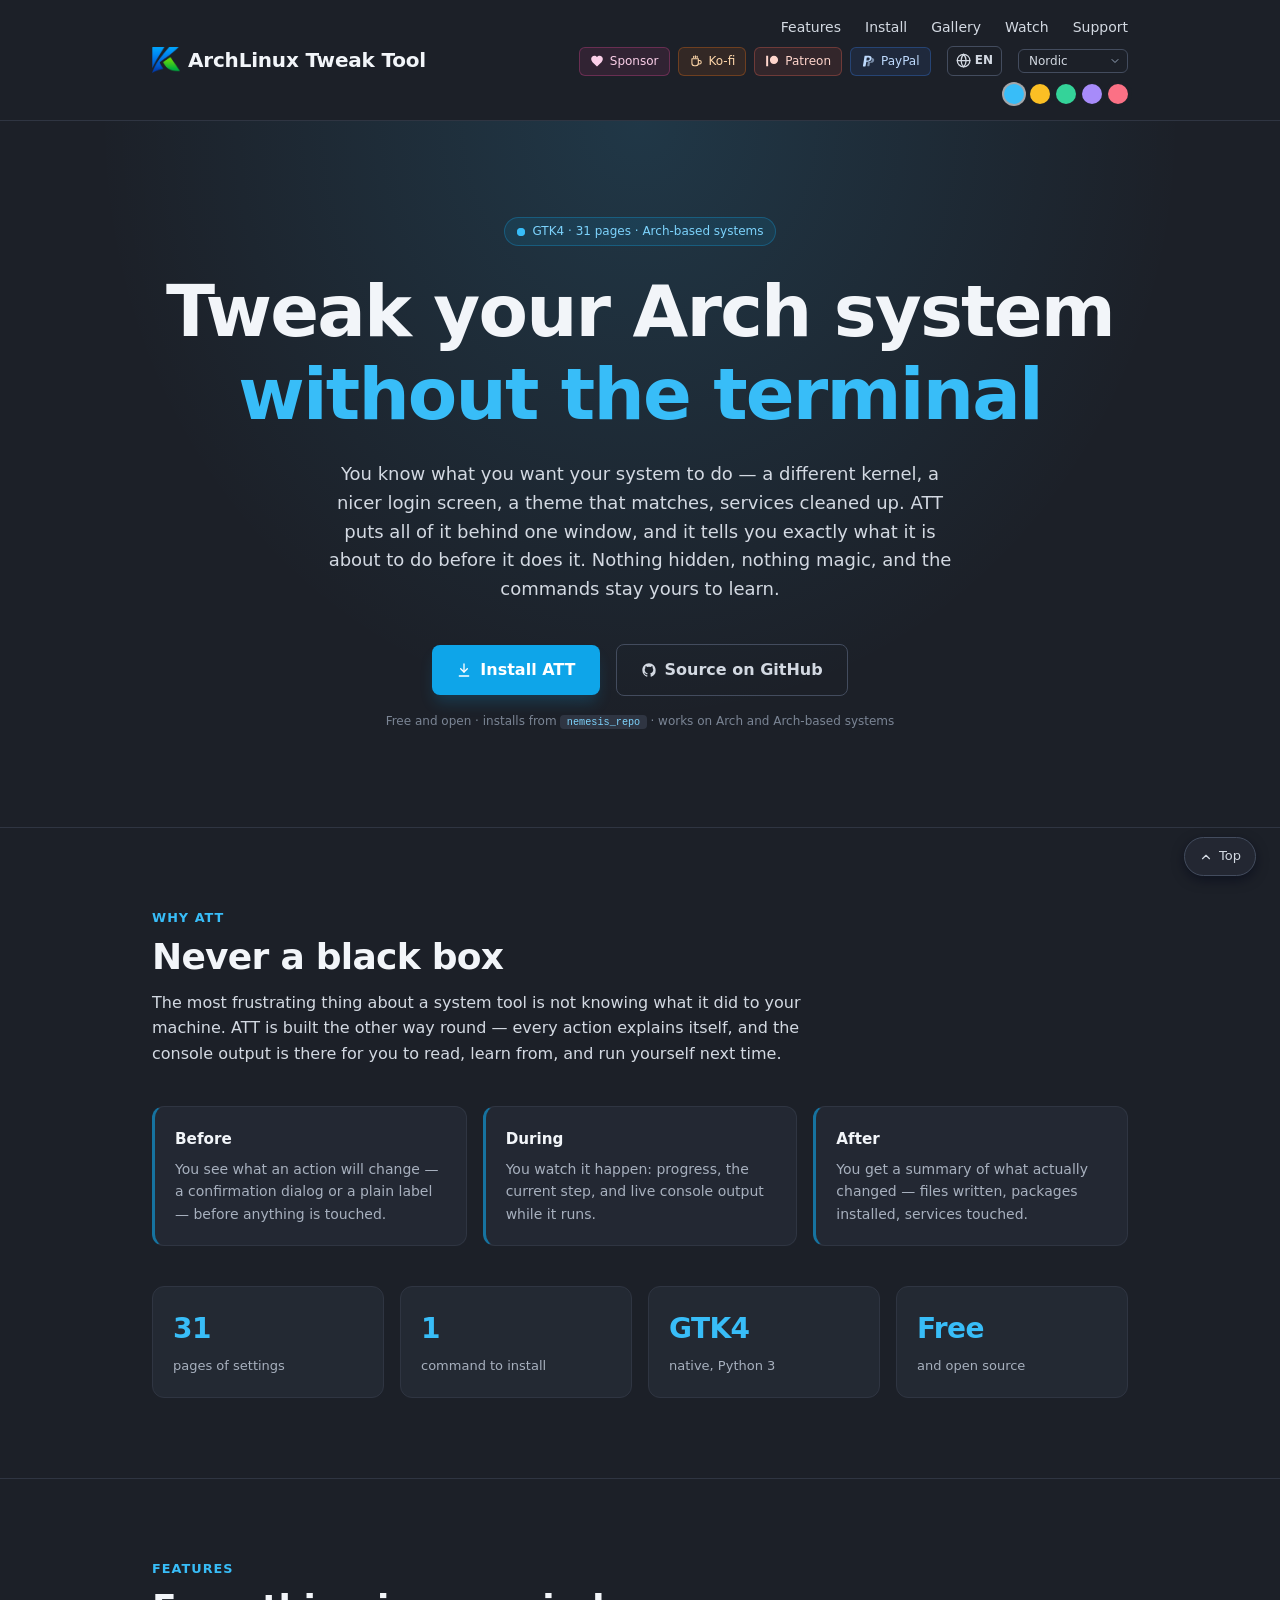
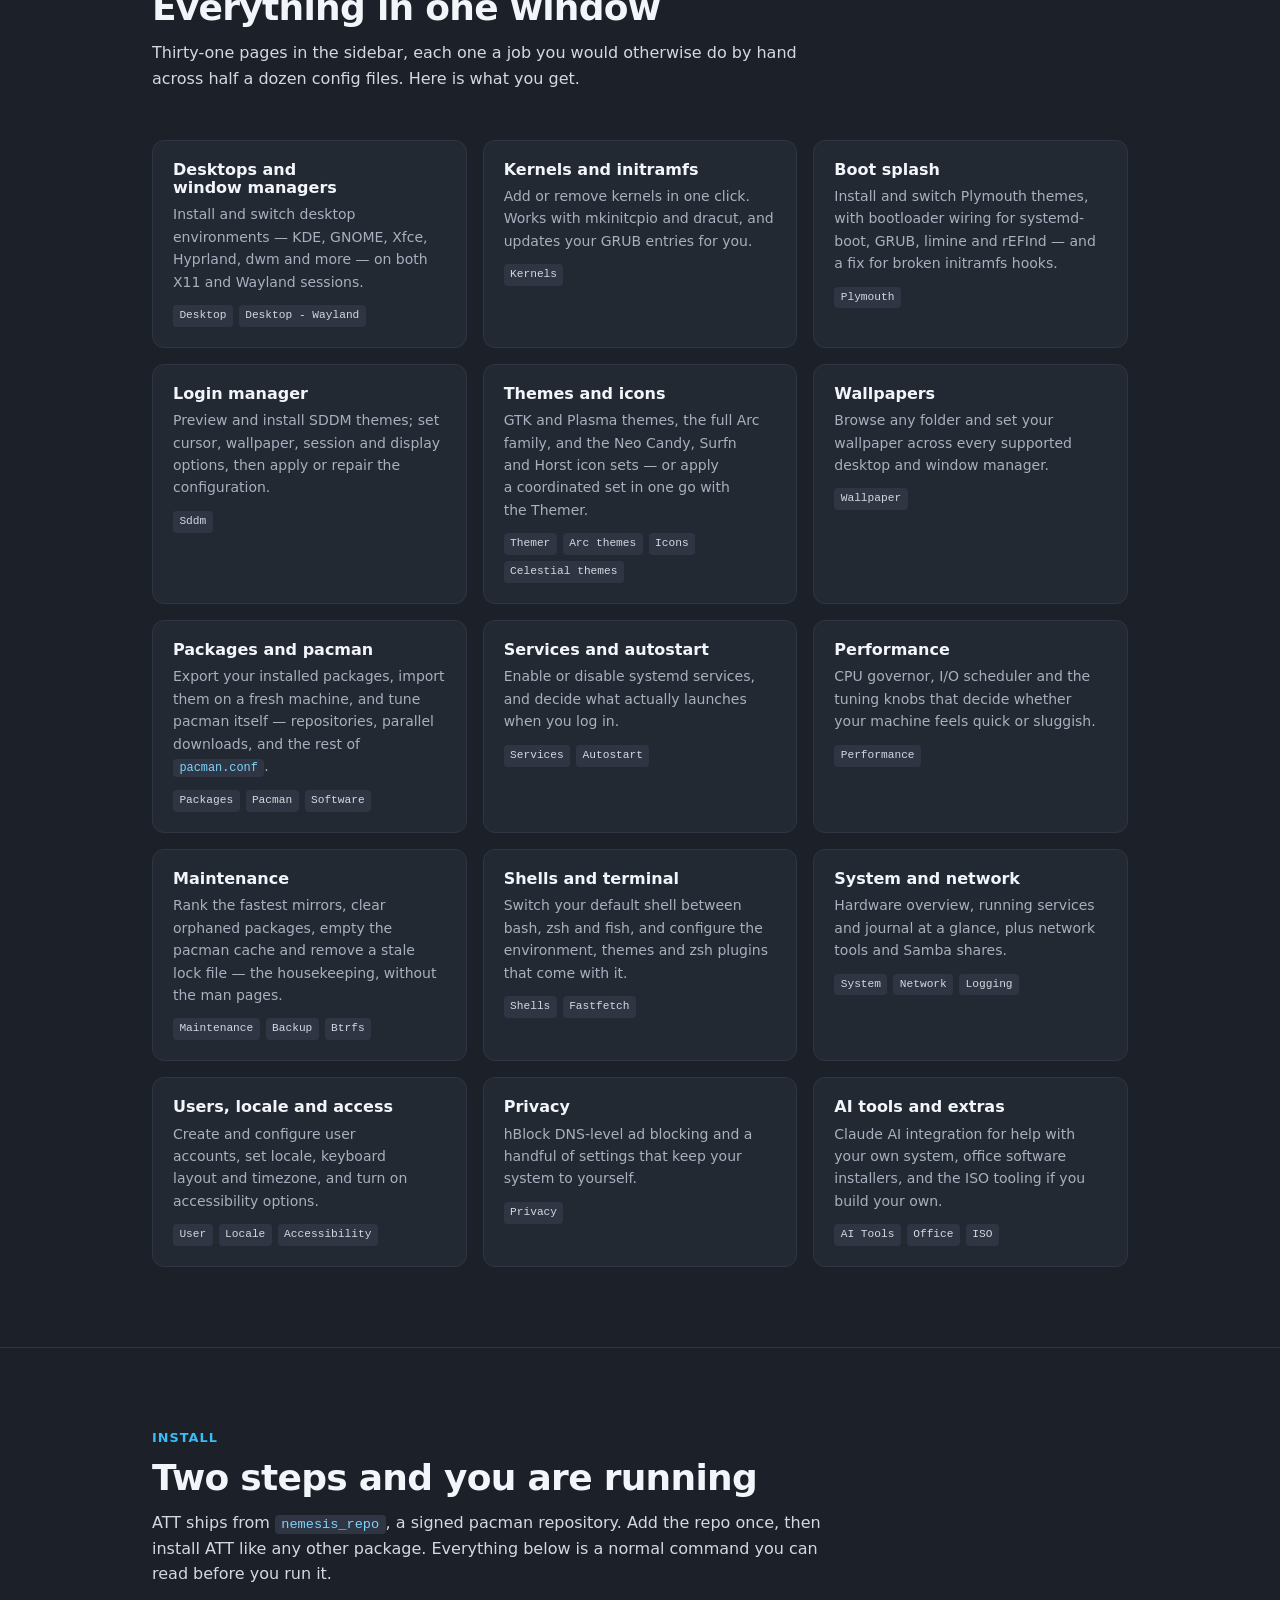
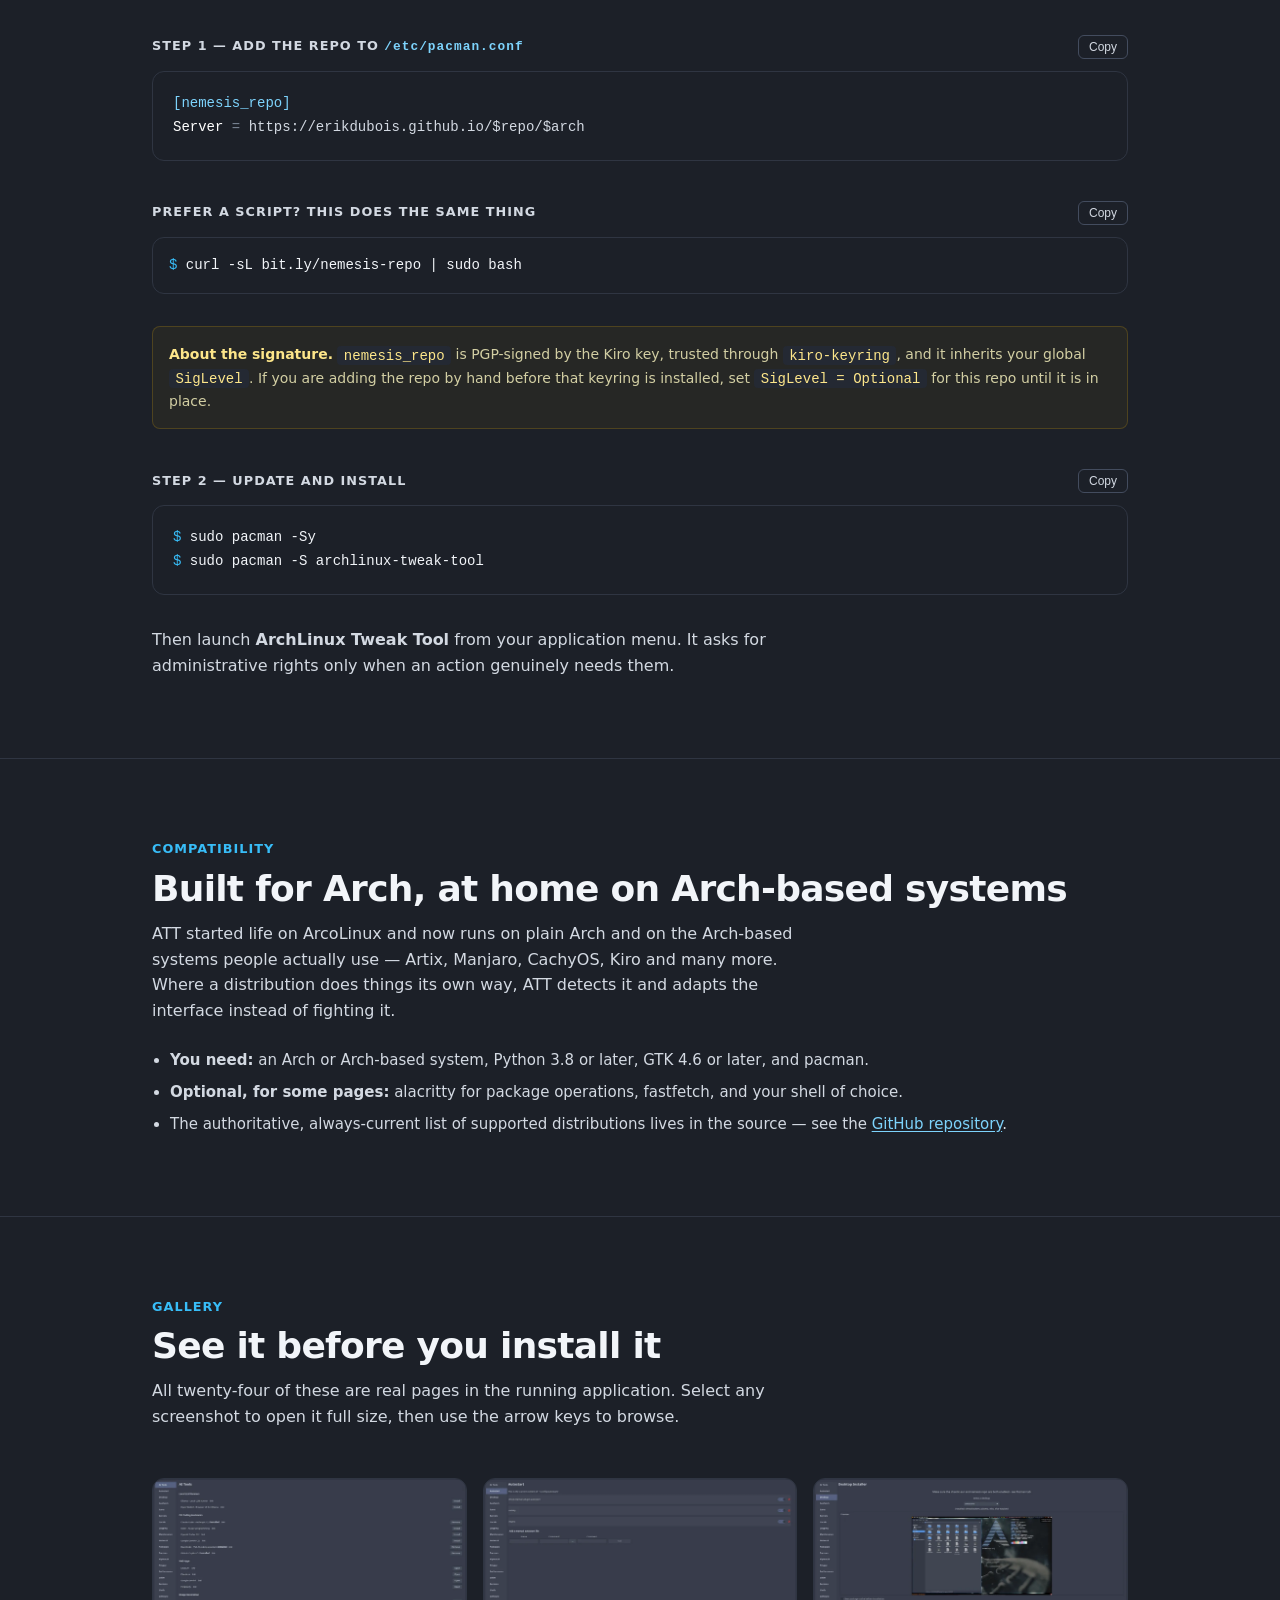
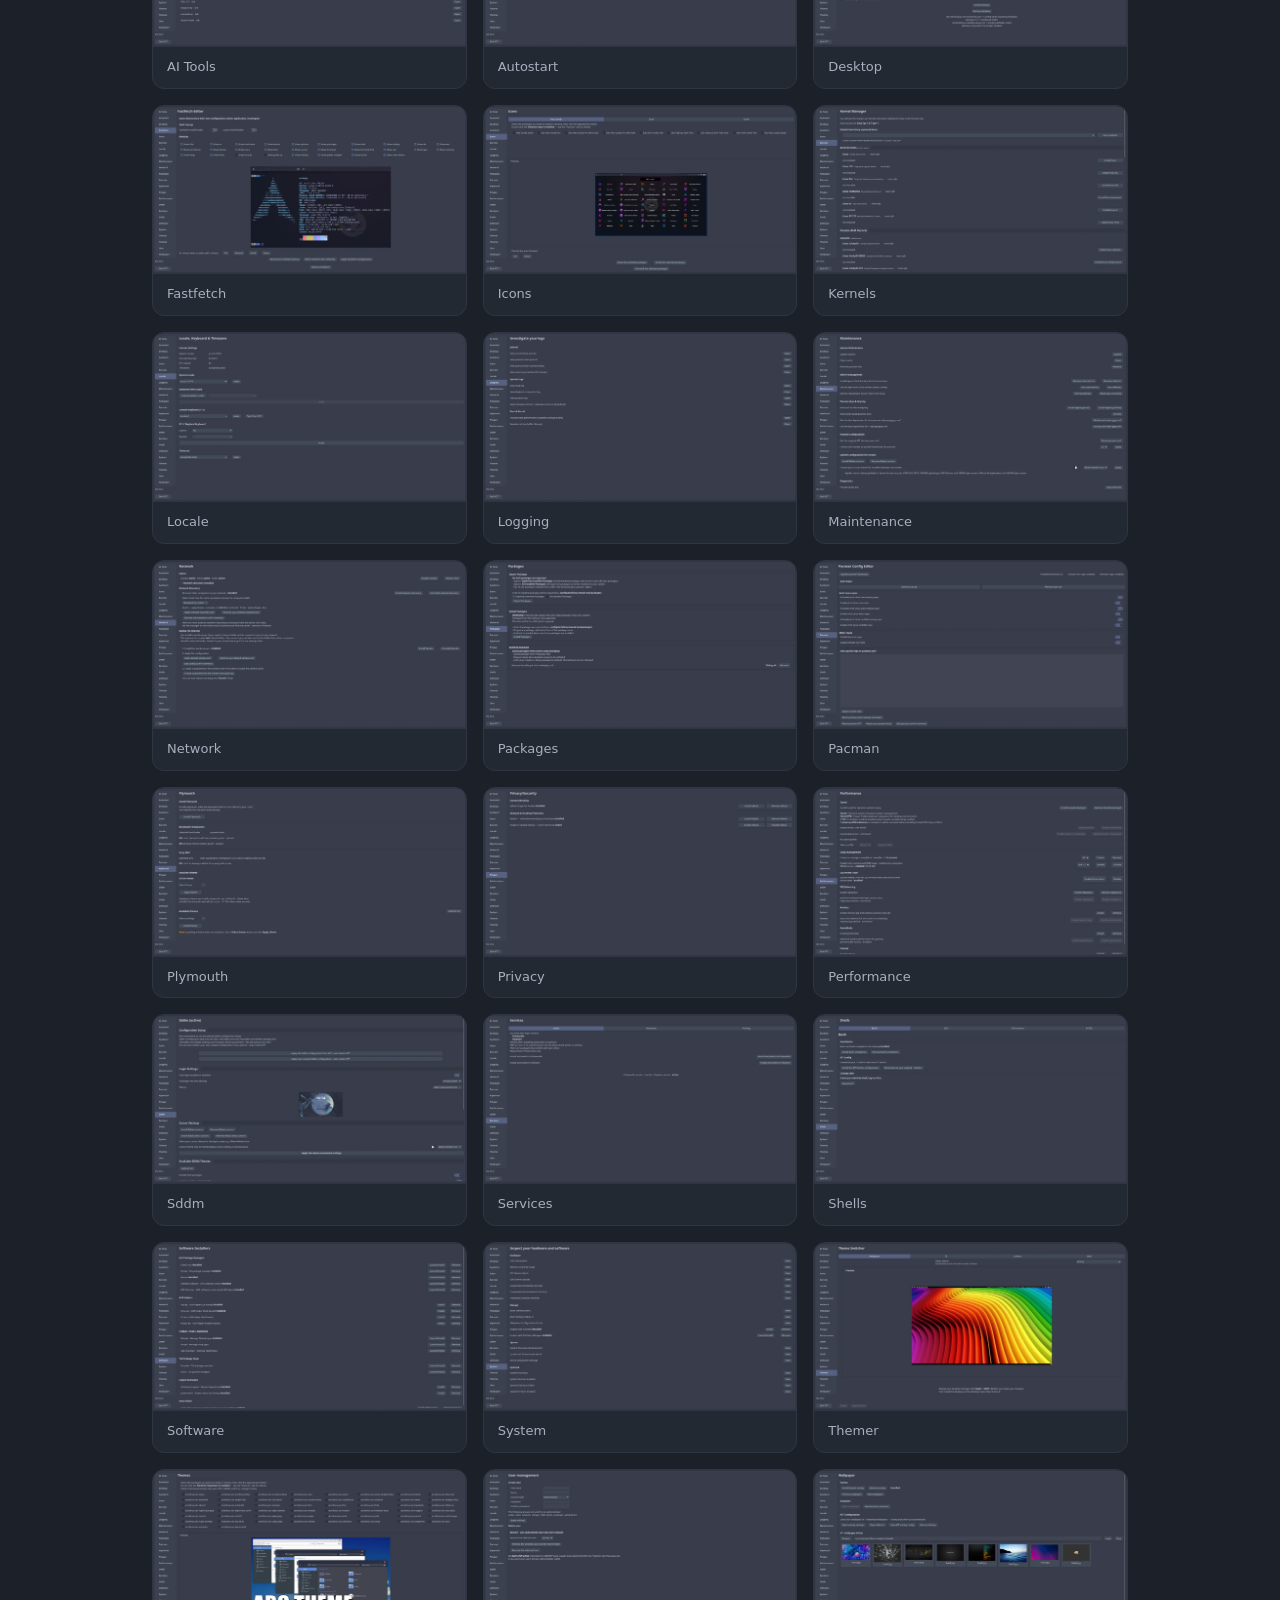
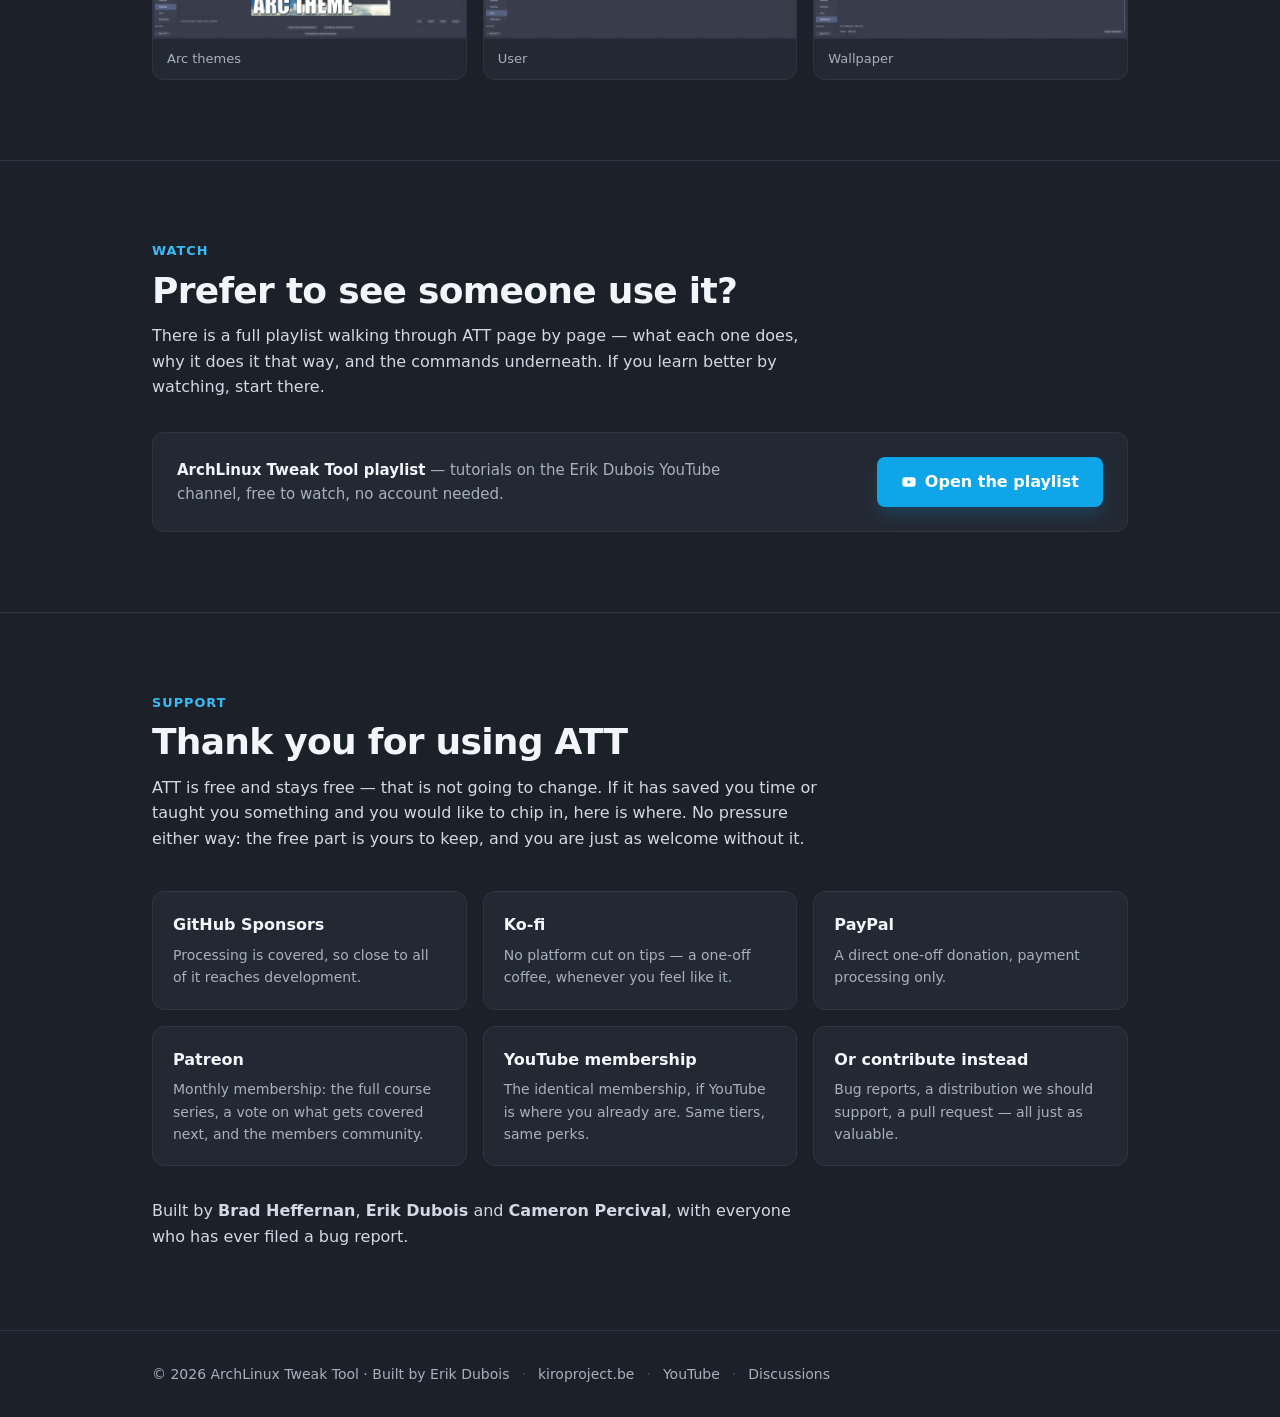
==== commit e4d4d525: "Website: the ATT site in 13 languages website-i18n.py, a trimmed copy of kiroproject.be's build-i18n" ====
--- a/docs/index.html
+++ b/docs/index.html
@@ -7,6 +7,23 @@
     <meta name="description" content="ArchLinux Tweak Tool (ATT) is a GTK4 application for Arch-based systems: 31 pages covering desktops, kernels, Plymouth, SDDM, themes, packages, services, performance and maintenance. Free, open, and never a black box." />
     <meta name="theme-color" content="#242933" />
     <link rel="canonical" href="https://kirodubes.github.io/archlinux-tweak-tool/" />
+    <!-- i18n:alternates -->
+    <link rel="alternate" hreflang="en" href="https://kirodubes.github.io/archlinux-tweak-tool/" />
+    <link rel="alternate" hreflang="nl" href="https://kirodubes.github.io/archlinux-tweak-tool/nl/" />
+    <link rel="alternate" hreflang="de" href="https://kirodubes.github.io/archlinux-tweak-tool/de/" />
+    <link rel="alternate" hreflang="es" href="https://kirodubes.github.io/archlinux-tweak-tool/es/" />
+    <link rel="alternate" hreflang="ru" href="https://kirodubes.github.io/archlinux-tweak-tool/ru/" />
+    <link rel="alternate" hreflang="fr" href="https://kirodubes.github.io/archlinux-tweak-tool/fr/" />
+    <link rel="alternate" hreflang="pt-BR" href="https://kirodubes.github.io/archlinux-tweak-tool/pt-br/" />
+    <link rel="alternate" hreflang="it" href="https://kirodubes.github.io/archlinux-tweak-tool/it/" />
+    <link rel="alternate" hreflang="hu" href="https://kirodubes.github.io/archlinux-tweak-tool/hu/" />
+    <link rel="alternate" hreflang="tr" href="https://kirodubes.github.io/archlinux-tweak-tool/tr/" />
+    <link rel="alternate" hreflang="pl" href="https://kirodubes.github.io/archlinux-tweak-tool/pl/" />
+    <link rel="alternate" hreflang="ro" href="https://kirodubes.github.io/archlinux-tweak-tool/ro/" />
+    <link rel="alternate" hreflang="ja" href="https://kirodubes.github.io/archlinux-tweak-tool/ja/" />
+    <link rel="alternate" hreflang="zh-Hans" href="https://kirodubes.github.io/archlinux-tweak-tool/zh/" />
+    <link rel="alternate" hreflang="x-default" href="https://kirodubes.github.io/archlinux-tweak-tool/" />
+    <!-- /i18n:alternates -->
 
     <!-- Favicons (shared Kiro branding) -->
     <link rel="icon" href="assets/branding/favicon.ico" sizes="any" />
@@ -147,6 +164,31 @@
               <span class="label">PayPal</span>
             </a>
           </div>
+
+          <!-- i18n:switch -->
+          <details class="lang-menu">
+            <summary aria-label="Language" title="Language">
+              <svg viewBox="0 0 24 24" fill="none" stroke="currentColor" stroke-width="2" stroke-linecap="round" stroke-linejoin="round" aria-hidden="true"><circle cx="12" cy="12" r="10"/><path d="M2 12h20"/><path d="M12 2a15.3 15.3 0 0 1 4 10 15.3 15.3 0 0 1-4 10 15.3 15.3 0 0 1-4-10 15.3 15.3 0 0 1 4-10z"/></svg>
+              <span>EN</span>
+            </summary>
+            <div class="lang-list">
+              <a href="index.html" lang="en" hreflang="en" aria-current="page">English</a>
+              <a href="nl/index.html" lang="nl" hreflang="nl">Nederlands</a>
+              <a href="de/index.html" lang="de" hreflang="de">Deutsch</a>
+              <a href="es/index.html" lang="es" hreflang="es">Español</a>
+              <a href="ru/index.html" lang="ru" hreflang="ru">Русский</a>
+              <a href="fr/index.html" lang="fr" hreflang="fr">Français</a>
+              <a href="pt-br/index.html" lang="pt-BR" hreflang="pt-BR">Português (Brasil)</a>
+              <a href="it/index.html" lang="it" hreflang="it">Italiano</a>
+              <a href="hu/index.html" lang="hu" hreflang="hu">Magyar</a>
+              <a href="tr/index.html" lang="tr" hreflang="tr">Türkçe</a>
+              <a href="pl/index.html" lang="pl" hreflang="pl">Polski</a>
+              <a href="ro/index.html" lang="ro" hreflang="ro">Română</a>
+              <a href="ja/index.html" lang="ja" hreflang="ja">日本語</a>
+              <a href="zh/index.html" lang="zh-Hans" hreflang="zh-Hans">简体中文</a>
+            </div>
+          </details>
+          <!-- /i18n:switch -->
 
           <label class="theme-picker">
             <span class="visually-hidden">Theme</span>
--- a/docs/css/att.css
+++ b/docs/css/att.css
@@ -213,11 +213,15 @@
    stack instead once the pills and swatches stop fitting beside it. */
 .brand span { white-space: nowrap; }
 
+/* Brand + nav + pills + language + theme + swatches outrun the 64rem container even on
+   desktop (worse in German), so the controls wrap beside the brand instead of overflowing. */
+.header-right { flex: 1 1 0; min-width: 0; flex-wrap: wrap; justify-content: flex-end; gap: 0.5rem 1rem; }
+
 @media (max-width: 700px) {
   .header-bar { flex-wrap: wrap; }
   /* The pills, theme picker and swatches together outrun 400px, so let the
      row wrap rather than push the swatches off-screen. */
-  .header-right { width: 100%; flex-wrap: wrap; justify-content: space-between; gap: 0.5rem 0.75rem; }
+  .header-right { flex: 1 1 100%; width: 100%; flex-wrap: wrap; justify-content: space-between; gap: 0.5rem 0.75rem; }
 }
 @media (max-width: 420px) {
   .brand { font-size: 1.05rem; }
@@ -346,6 +350,55 @@
 .theme-select:hover { border-color: rgb(var(--accent-500) / 0.5); color: rgb(var(--accent-200)); }
 .theme-select option { background: var(--surface); color: var(--text); }
 
+/* ── Language menu (filled in by website-i18n.py) ───────────────── */
+.lang-menu { position: relative; }
+.lang-menu summary {
+  display: inline-flex;
+  align-items: center;
+  gap: 0.25rem;
+  list-style: none;
+  cursor: pointer;
+  border-radius: 0.375rem;
+  border: 1px solid var(--border-2);
+  padding: 0.25rem 0.5rem;
+  font-size: 0.75rem;
+  font-weight: 600;
+  color: var(--text-2);
+  transition: border-color 0.15s ease, color 0.15s ease;
+}
+.lang-menu summary::-webkit-details-marker { display: none; }
+.lang-menu summary svg { width: 0.95rem; height: 0.95rem; }
+.lang-menu summary:hover,
+.lang-menu[open] summary { border-color: rgb(var(--accent-500) / 0.5); color: rgb(var(--accent-200)); }
+.lang-list {
+  position: absolute;
+  right: 0;
+  z-index: 60;
+  margin-top: 0.5rem;
+  min-width: 10rem;
+  max-height: 70vh;
+  overflow-y: auto;
+  padding: 0.375rem;
+  border-radius: 0.5rem;
+  border: 1px solid var(--border);
+  background: var(--surface);
+  box-shadow: 0 10px 25px rgb(0 0 0 / 0.3);
+}
+.lang-list a {
+  display: block;
+  white-space: nowrap;
+  border-radius: 0.375rem;
+  padding: 0.4rem 0.75rem;
+  font-size: 0.875rem;
+  color: var(--text-2);
+  text-decoration: none;
+}
+.lang-list a:hover { background: var(--border); color: var(--text); }
+.lang-list a[aria-current="page"] { font-weight: 600; color: var(--accent-ink); }
+:root[data-mode="light"] .lang-menu summary:hover,
+:root[data-mode="light"] .lang-menu[open] summary { color: var(--accent-ink); }
+:root[data-mode="light"] .lang-list { box-shadow: 0 10px 25px rgb(0 0 0 / 0.12); }
+
 .visually-hidden {
   position: absolute;
   width: 1px;
